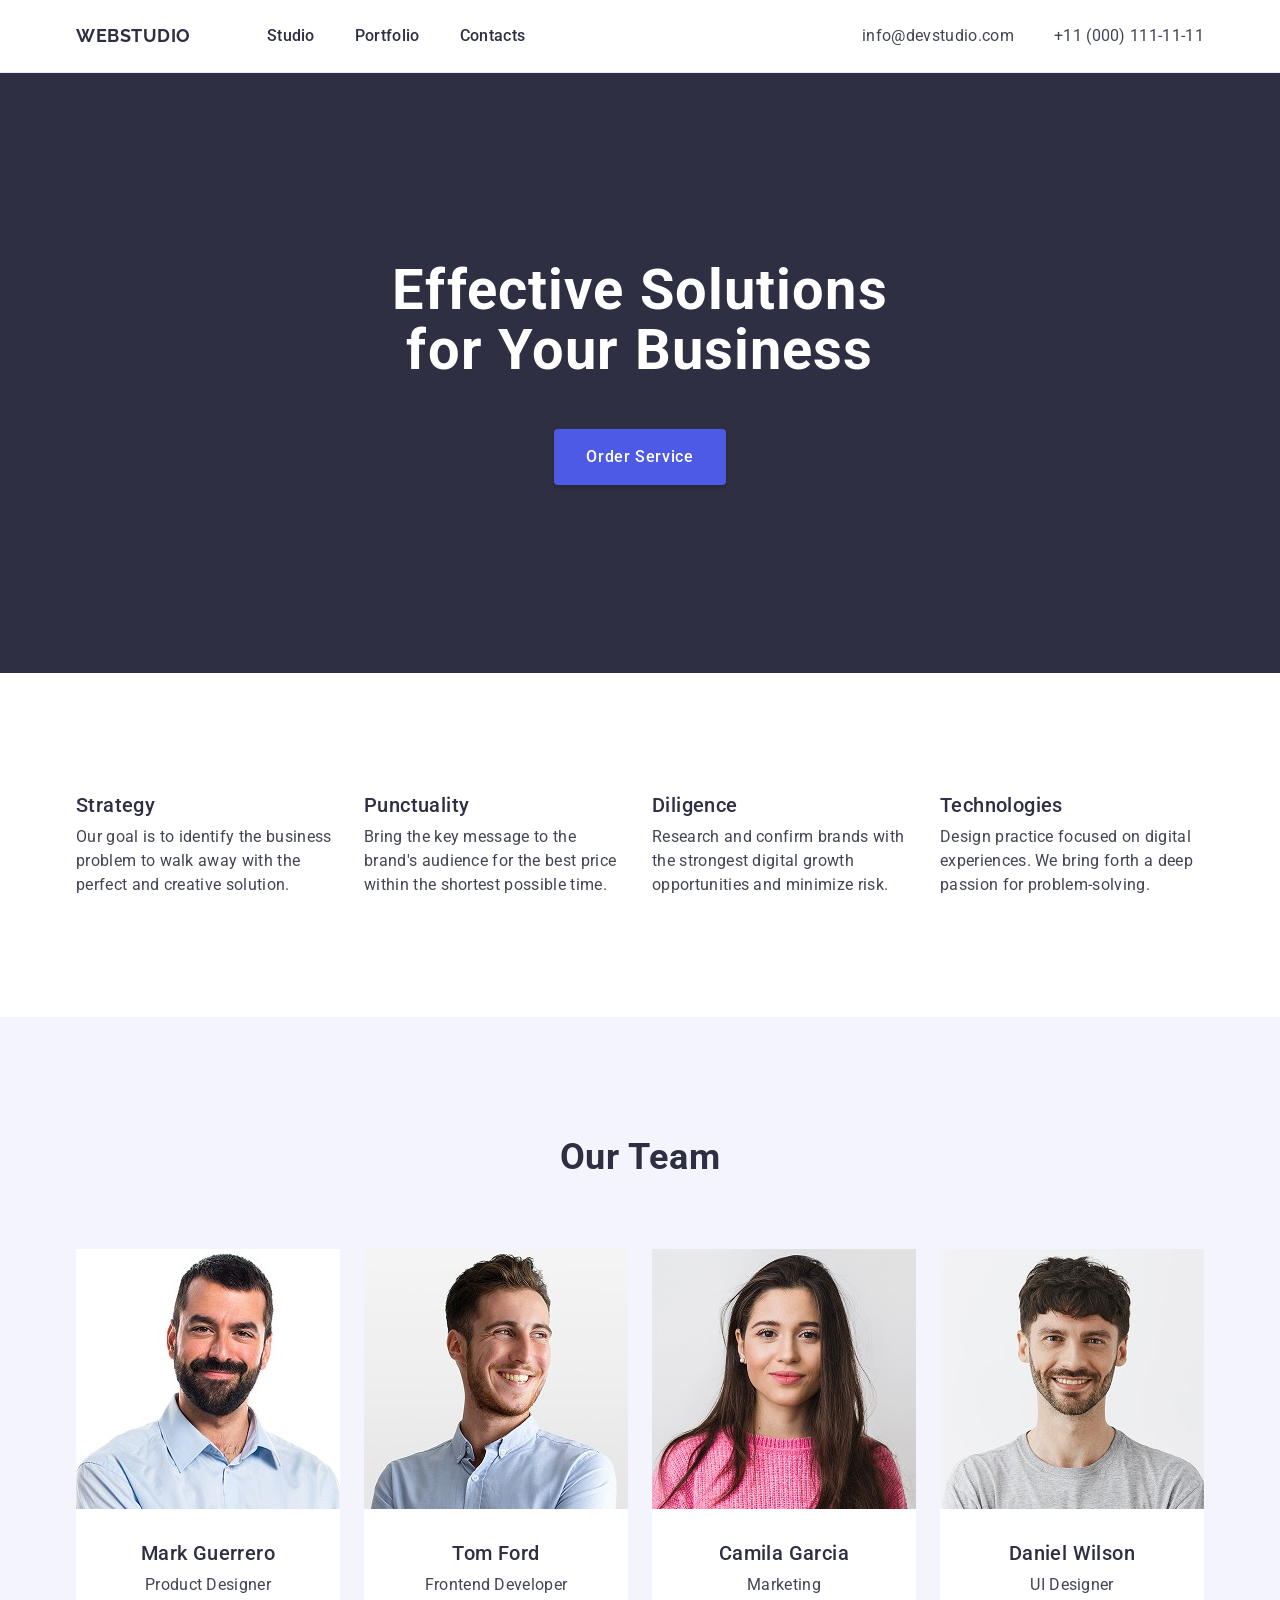
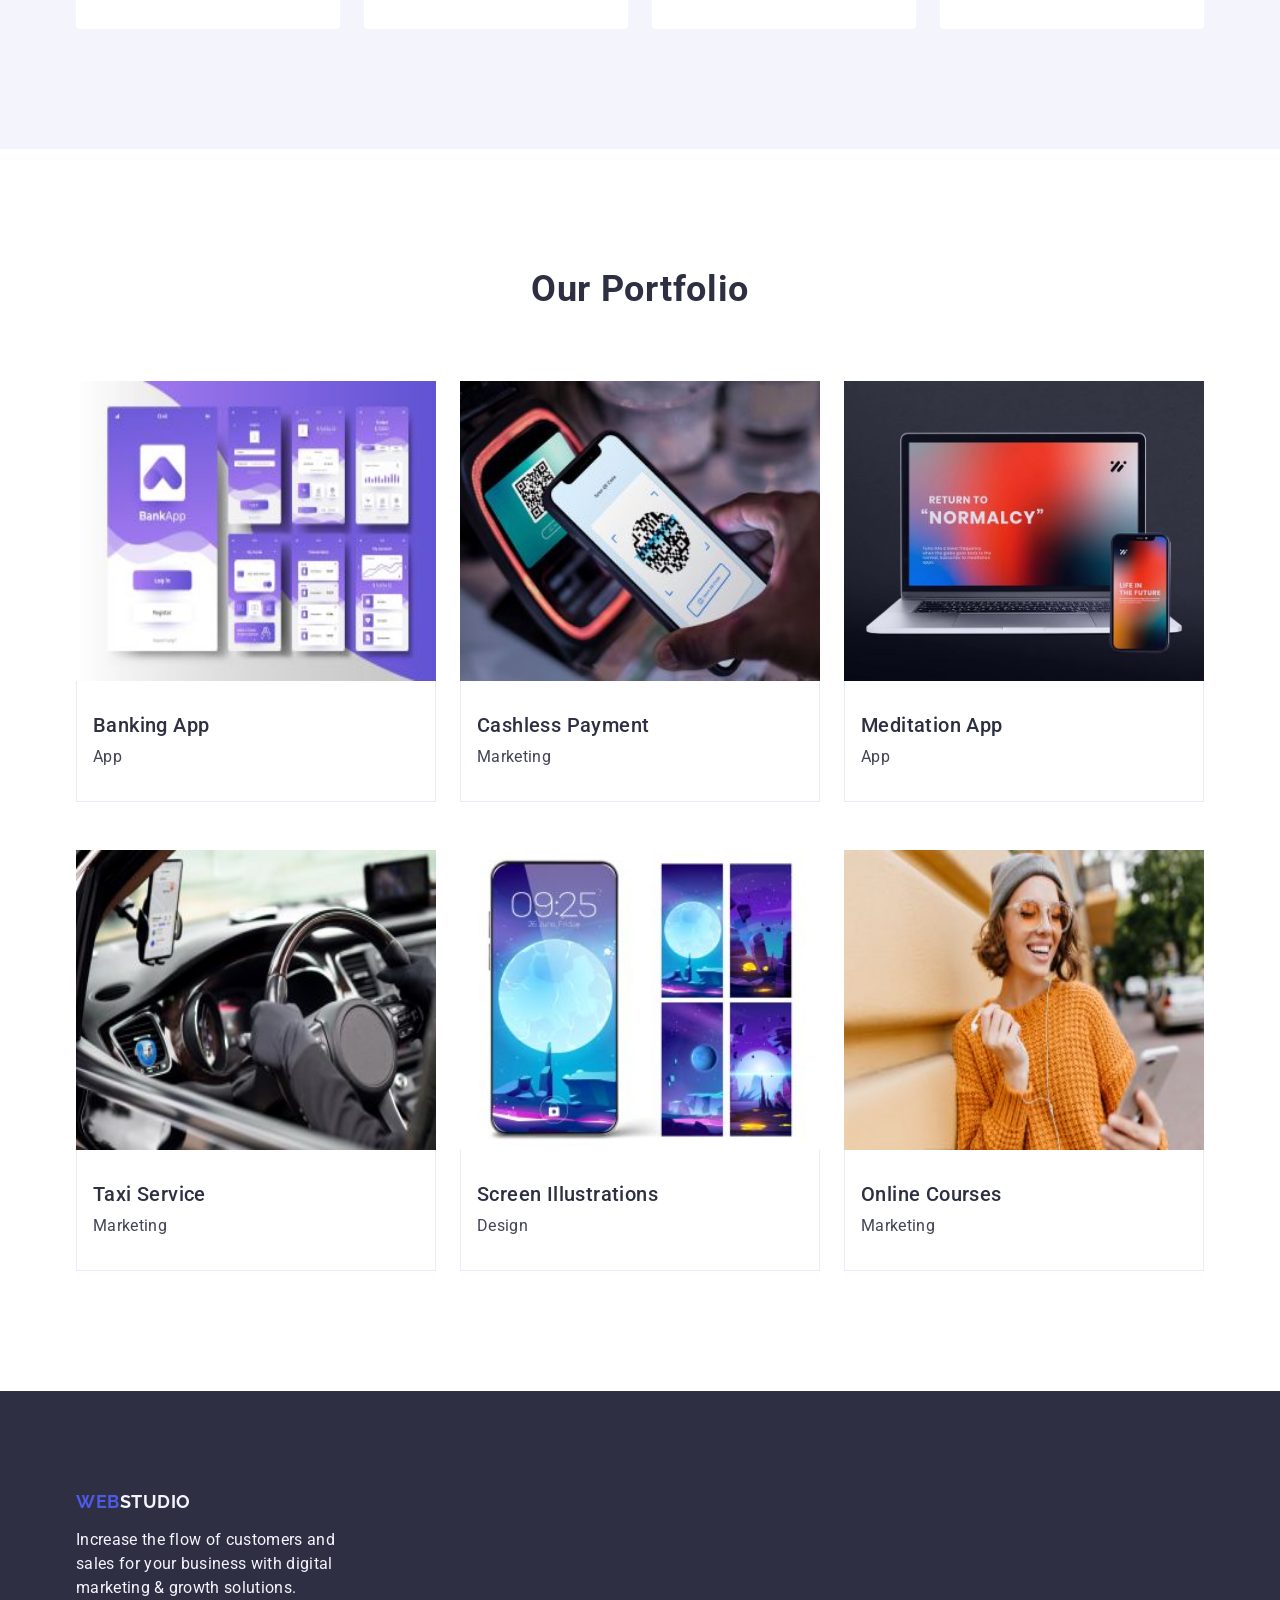
==== index.html @ 1844573a "Initial commit" ====
<!doctype html>
<html lang="en">
  <head>
    <meta charset="UTF-8" />
    <meta name="viewport" content="width=device-width, initial-scale=1.0" />
    <title>WebStudio</title>
    <link
      rel="stylesheet"
      href="https://cdnjs.cloudflare.com/ajax/libs/modern-normalize/3.0.1/modern-normalize.min.css"
      integrity="sha512-q6WgHqiHlKyOqslT/lgBgodhd03Wp4BEqKeW6nNtlOY4quzyG3VoQKFrieaCeSnuVseNKRGpGeDU3qPmabCANg=="
      crossorigin="anonymous"
      referrerpolicy="no-referrer"
    />

    <link rel="preconnect" href="https://fonts.googleapis.com" />
    <link rel="preconnect" href="https://fonts.gstatic.com" crossorigin />
    <link
      href="https://fonts.googleapis.com/css2?family=Raleway:wght@700&family=Roboto:wght@700;400;500&display=swap"
      rel="stylesheet"
    />

    <link rel="stylesheet" href="./css/styles.css" />
  </head>
  <body>
    <header class="header">
      <div class="container header-container">
        <nav class="page-nav">
          <a class="header-logo" href="./index.html"
            ><span class="header-logo-web">Web</span
            ><span class="header-logo-studio">Studio</span></a
          >

          <ul class="header-list">
            <li class="header-item">
              <a class="header-link" href="">Studio</a>
            </li>
            <li class="header-item">
              <a class="header-link" href="">Portfolio</a>
            </li>
            <li class="header-item">
              <a class="header-link" href="">Contacts</a>
            </li>
          </ul>
        </nav>
        <address class="contacts" id="contacts">
          <ul class="contacts-list">
            <li class="contacts-item">
              <a class="contacts-item-link" href="mailto:info@devstudio.com"
                >info@devstudio.com</a
              >
            </li>
            <li class="contacts-item">
              <a class="contacts-item-link" href="tel:+110001111111"
                >+11 (000) 111-11-11</a
              >
            </li>
          </ul>
        </address>
      </div>
    </header>
    <main>
      <section class="hero">
        <div class="container hero-container">
          <h1 class="hero-title">Effective Solutions for Your Business</h1>
          <button class="hero-button" type="button">Order Service</button>
        </div>
      </section>
      <section class="features" id="features">
        <div class="container">
          <h2 class="visually-hidden">Our Features</h2>
          <ul class="features-list" id="features-list">
            <li class="features-item">
              <h3 class="features-subtitles">Strategy</h3>
              <p class="features-item-text">
                Our goal is to identify the business problem to walk away with
                the perfect and creative solution.
              </p>
            </li>
            <li class="features-item">
              <h3 class="features-subtitles">Punctuality</h3>
              <p class="features-item-text">
                Bring the key message to the brand's audience for the best price
                within the shortest possible time.
              </p>
            </li>
            <li class="features-item">
              <h3 class="features-subtitles">Diligence</h3>
              <p class="features-item-text">
                Research and confirm brands with the strongest digital growth
                opportunities and minimize risk.
              </p>
            </li>
            <li class="features-item">
              <h3 class="features-subtitles">Technologies</h3>
              <p class="features-item-text">
                Design practice focused on digital experiences. We bring forth a
                deep passion for problem-solving.
              </p>
            </li>
          </ul>
        </div>
      </section>
      <section class="team">
        <div class="container">
          <h2 class="team-title">Our Team</h2>
          <ul class="team-list">
            <li class="team-item">
              <img
                src="./images/employee1.jpg"
                width="264"
                height="260"
                alt="Photo of a man"
                class="team-image"
              />
              <div class="team-member-text">
                <h3 class="team-subtitles">Mark Guerrero</h3>
                <p class="team-role-text">Product Designer</p>
              </div>
            </li>
            <li class="team-item">
              <img
                src="./images/employee2.jpg"
                width="264"
                height="260"
                alt="Photo of a man"
                class="team-image"
              />
              <div class="team-member-text">
                <h3 class="team-subtitles">Tom Ford</h3>
                <p class="team-role-text">Frontend Developer</p>
              </div>
            </li>
            <li class="team-item">
              <img
                src="./images/employee3.jpg"
                width="264"
                height="260"
                alt="Photo of a woman"
                class="team-image"
              />
              <div class="team-member-text">
                <h3 class="team-subtitles">Camila Garcia</h3>
                <p class="team-role-text">Marketing</p>
              </div>
            </li>
            <li class="team-item">
              <img
                src="./images/employee4.jpg"
                width="264"
                height="260"
                alt="Photo of a man"
                class="team-image"
              />
              <div class="team-member-text">
                <h3 class="team-subtitles">Daniel Wilson</h3>
                <p class="team-role-text">UI Designer</p>
              </div>
            </li>
          </ul>
        </div>
      </section>
      <section class="section-portfolio">
        <div class="container">
        <h2 class="section-heading">Our Portfolio</h2>
        <ul class="portfolio-list">
          <li class="portfolio-card">
            <img
              src="./images/projectcard.jpg"
              alt="Banking App"
              width="360"
              height="300"
              class="portfolio-image"
            />
             <div class="portfolio-card-wrapper">
            <h3 class="portfolio-name">Banking App</h3>
            <p class="portfolio-category">App</p>
          </div>
          </li>
          <li class="portfolio-card">
            <img
              src="./images/smartphone.jpg"
              alt="Cashless Payment"
              width="360"
              height="300"
              class="portfolio-image"
            />
             <div class="portfolio-card-wrapper">
            <h3 class="portfolio-name">Cashless Payment</h3>
            <p class="portfolio-category">Marketing</p>
            </div>
          </li>
          <li class="portfolio-card">
            <img
              src="./images/computer.jpg"
              alt="Meditation App"
              width="360"
              height="300"
              class="portfolio-image"
            />

             <div class="portfolio-card-wrapper">
            <h3 class="portfolio-name">Meditation App</h3>
            <p class="portfolio-category">App</p>
       </div>
          </li>
          <li class="portfolio-card">
            <img
              src="./images/car.jpg"
              alt="Photo of car"
              width="360"
              height="300"
              class="portfolio-image"
            />

             <div class="portfolio-card-wrapper">
            <h3 class="portfolio-name">Taxi Service</h3>
            <p class="portfolio-category">Marketing</p>
            </div>
          </li>

          <li class="portfolio-card">
            <img
              src="./images/iphone.jpg"
              alt="Screen Illustrations"
              width="360"
              height="300"
              class="portfolio-image"
            />
             <div class="portfolio-card-wrapper">
            <h3 class="portfolio-name">Screen Illustrations</h3>
            <p class="portfolio-category">Design</p>
            </div>
          </li>
          <li class="portfolio-card">
            <img
              src="./images/woman.jpg"
              alt="Photo of woman"
              width="360"
              height="300"
              class="portfolio-image"
            />
            <div class="portfolio-card-wrapper">
            <h3 class="portfolio-name">Online Courses</h3>
            <p class="portfolio-category">Marketing</p>
              </div>
          </li>
        
        </ul>
        </div>
      </section>
    </main>
    <footer class="footer">
       <div class="container">
      <a class="footer-logo" href="./index.html"
        ><span class="logo-part-accent">Web</span
        ><span class="logo-part-studio">Studio</span></a
      >
      <p class="footer-text">
        Increase the flow of customers and sales for your business with digital
        marketing & growth solutions.
      </p>
      </div>
    </footer>
  </body>
</html>
---- css/styles.css ----
*,
 *::before,
  *::after
   { box-sizing: border-box; }


body {
  font-family: "Roboto", sans-serif;
  color: #434455;
  background-color: white;

  }
  
.container {
  max-width: 1158px;
  margin: 0 auto;
  padding: 0 15px;
}
h1,
h2,
h3,
h4,
h5,
h6,
p,
ul {
  margin: 0;
}

ul {
  list-style: none;
  padding: 0;
}

a {
  text-decoration: none;
}
.visually-hidden {
  position: absolute;
  width: 1px;
  height: 1px;
  margin: -1px;
  border: 0;
  padding: 0;
  white-space: nowrap;
  clip-path: inset(100%);
  clip: rect(0 0 0 0);
  overflow: hidden;
}
 /* HEADER */

 .header {
  border-bottom: 1px solid #e7e9fc;
}

.header-container {
  display: flex;
  align-items: center;
}

.page-nav {
  display: flex;
  align-items: center;
}


.header-list  {
  display: flex;
  gap: 40px;
}

.header-logo {
  
  display: block;
  padding: 24px 0;
  font-family: "Raleway", sans-serif;
  font-weight: 700;
  font-size: 18px;
  line-height: 1.17;
  letter-spacing: 0.03em;
  text-transform: uppercase;
  color: #2e2f42;
  margin-right: 76px;

}
.contacts {
  margin-left: auto;
}

.contacts-list {
  display: flex;
  gap: 40px;
}

.contacts-item-link {
  display: block;
  padding: 24px 0;
  font-size: 16px;
  line-height: 1.5;
  letter-spacing: 0.02em;
  color: #434455;
}

.header-logo-studio {
  color: #2e2f42;
}
.logo-part-studio{
    color:#f4f4fd;
}
.header-link {
   display: block;
  padding: 24px 0;
  font-family: "Roboto", sans-serif;
  font-weight: 500;
  font-size: 16px;
  line-height: 1.5;
  letter-spacing: 0.02em;
  color: #2e2f42;
}

.header-link:hover,.header-link:focus {
  color: #404bbf;
}

.page-nav {
  display: flex;
  align-items: center;
}

.header-list {
  display: flex;
  gap: 40px;
}

/* HERO */

.hero {
  background-color: #2e2f42;
  padding: 188px 0;
}
.hero-container {
  text-align: center;
}


.hero-title {
  font-weight: 700;
  font-size: 56px;
  line-height: 1.07;
  letter-spacing: 0.02em;
  text-align: center;
  color: #fff;
  max-width: 496px;
   margin: 0 auto 48px;
    text-align: center;
}
.hero-button {
  font-weight: 500;
  font-size: 16px;
  line-height: 1.5;
  letter-spacing: 0.04em;
  color: #fff;
  box-shadow: 0 4px 4px 0 rgba(0, 0, 0, 0.15);
  background: #4d5ae5;
  cursor: pointer;
padding: 16px 32px;
  display: block;
  margin: 0 auto;
  border: none;
  border-radius: 4px;
}

.hero-button:hover,.hero-button:focus {
  background: #404bbf;
  cursor: pointer;
}

/* FEATURES */
.features{
  padding:120px 0;
}
.features-subtitles {
  font-weight: 500;
  font-size: 20px;
  line-height: 1.2;
  letter-spacing: 0.02em;
  color: #2e2f42;
   margin-bottom: 8px;
}

.features-list{
  display: flex;
  gap:24px;
  
}

.features-item{
  flex:1;
}


.features-item-text {
  font-size: 16px;
  line-height: 1.5;
  letter-spacing: 0.02em;
  color: #434455;
}
/* TEAM ROLES */
.team {
  background: #f4f4fd;
   padding:120px 0;
}

.team-title {
  margin-bottom: 72px;
  text-align: center;
  font-weight: 700;
  font-size: 36px;
  line-height: 1.11111;
  letter-spacing: 0.02em;
  text-align: center;
  color: #2e2f42;
}

.team-item {

  background: #fff;
  width: calc((100% - 72px) / 4);
  border-radius: 0 0 4px 4px;
}

.team-image {
  display: block;
  width: 100%;
  
}

.team-subtitles {
  margin-bottom: 8px;
  font-weight: 500;
  font-size: 20px;
  line-height: 1.2;
  letter-spacing: 0.02em;
  text-align: center;
  color: #2e2f42;
}

.team-role-text {
  font-size: 16px;
  line-height: 1.5;
  letter-spacing: 0.02em;
  text-align: center;
  color: #434455;
}
.team-list {
display: flex;
  gap: 24px;
 
}
.contacts-item-link{
    text-decoration: none;

font-size: 16px;
line-height: 1.5;
letter-spacing: 0.02em;
color: #434455;
}
.contacts-item-link:hover,.contacts-item-link:focus{color: #404bbf;}

.contacts {font-style: normal;}
.section-heading {
  font-weight: 700;
  font-size: 36px;
  line-height: 1.11111;
  letter-spacing: 0.02em;
  text-align: center;
  color: #2e2f42;
  margin-bottom: 72px;
}


/* PORTFOLIO */
.section-portfolio{
   padding:120px 0;
}
.portfolio-name {
  margin-bottom: 8px;
  font-weight: 500;
  font-size: 20px;
  line-height: 1.2;
  letter-spacing: 0.02em;
  color: #2e2f42;
}


.portfolio-card-wrapper{border-style: solid; border-width: 0 1px 1px 1px;border-color: #E7E9FC; padding: 32px 16px}

.portfolio-list {
  display: flex;
  flex-wrap: wrap;
  column-gap: 24px;
  row-gap: 48px;
}

.team-member-text {
  padding: 32px 16px;

}
.portfolio-card {
  width: calc((100% - 48px) / 3);
  background: #fff;
}
.portfolio-image {
  display: block;
  width: 100%;
}
.portfolio-category {
  font-size: 16px;
  line-height: 1.5;
  letter-spacing: 0.02em;
  color: #434455;
}

/* FOOTER */



.footer {
  background: #2e2f42;
  padding: 100px 0;
}

.footer-logo {
  font-family: "Raleway", sans-serif;
  font-weight: 700;
  font-size: 18px;
  line-height: 1.16667;
  letter-spacing: 0.03em;
  text-transform: uppercase;
  color: #f4f4fd;
  display: inline-block;
  margin-bottom: 16px;
}
.logo-part-accent {
  color: #4d5ae5;
}
.footer-text {
  font-size: 16px;
  line-height: 1.5;
  letter-spacing: 0.02em;
  color: #f4f4fd;
  max-width: 264px;

}
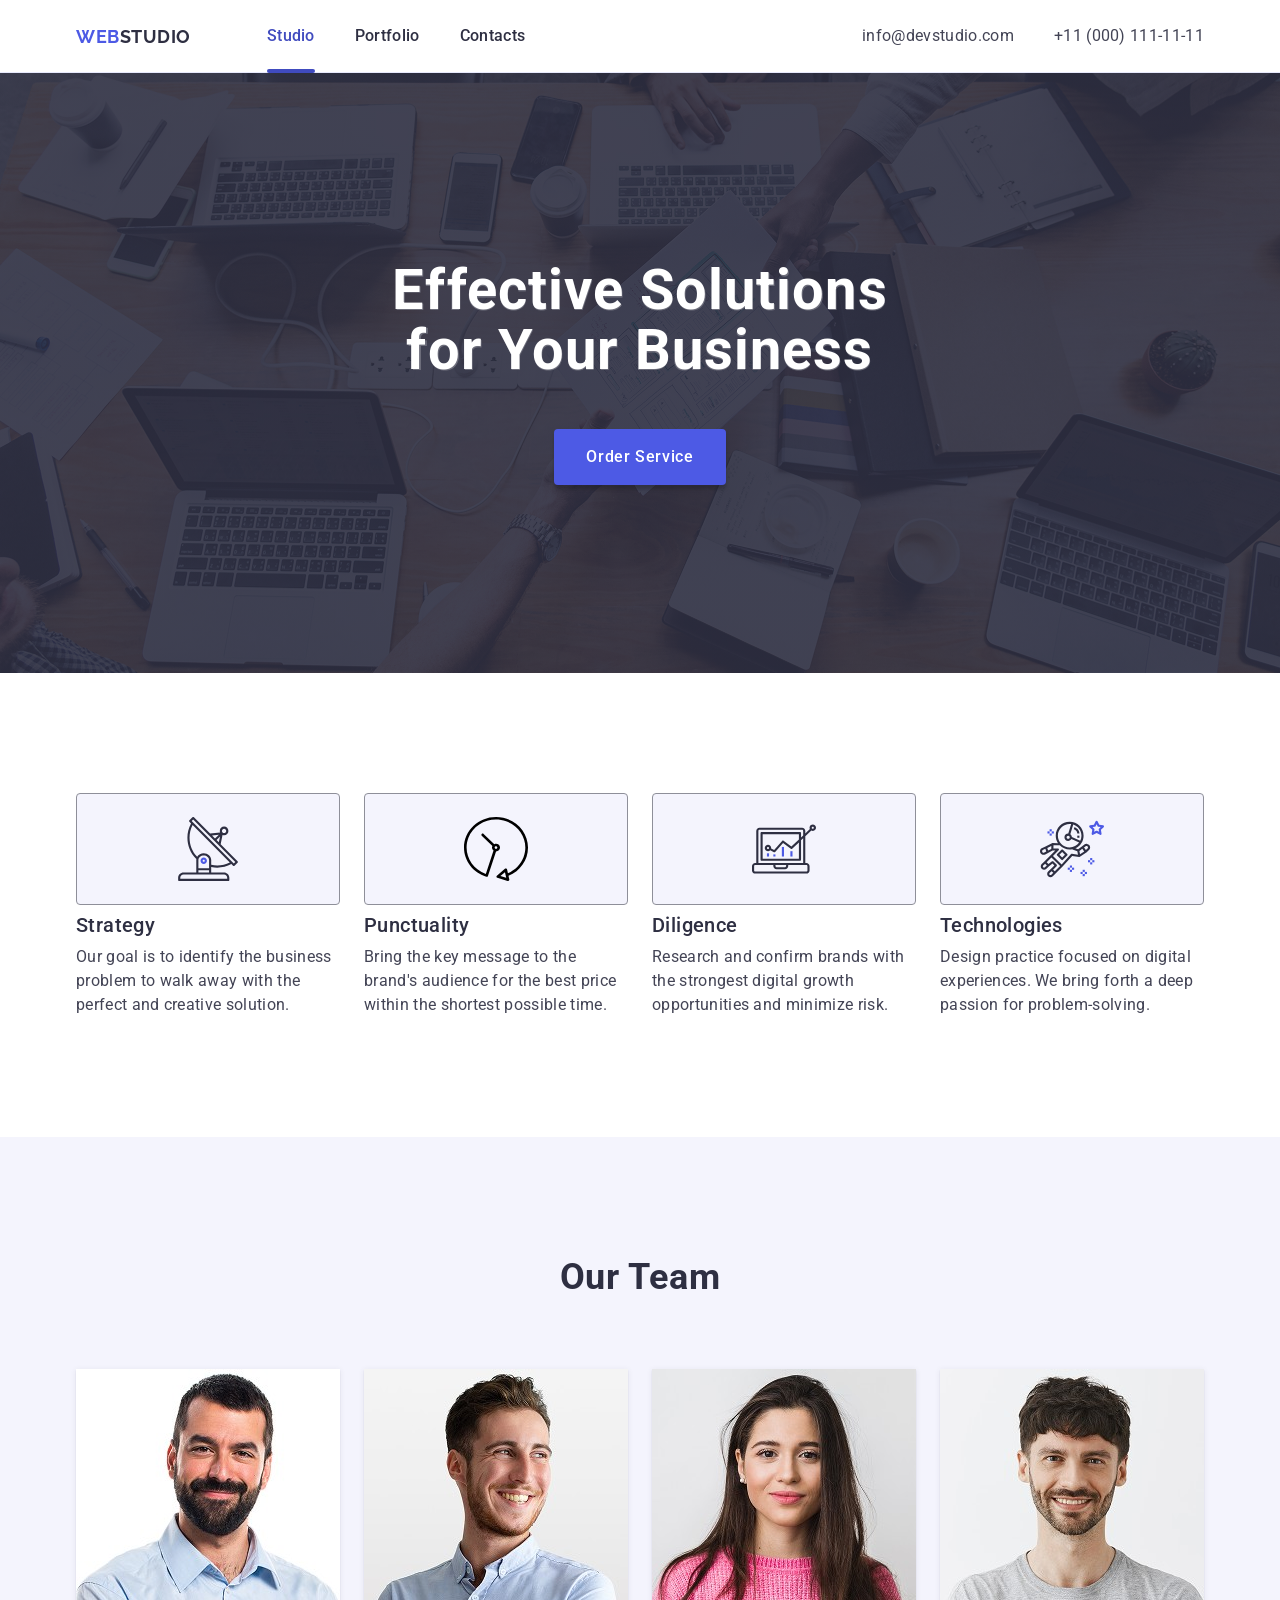
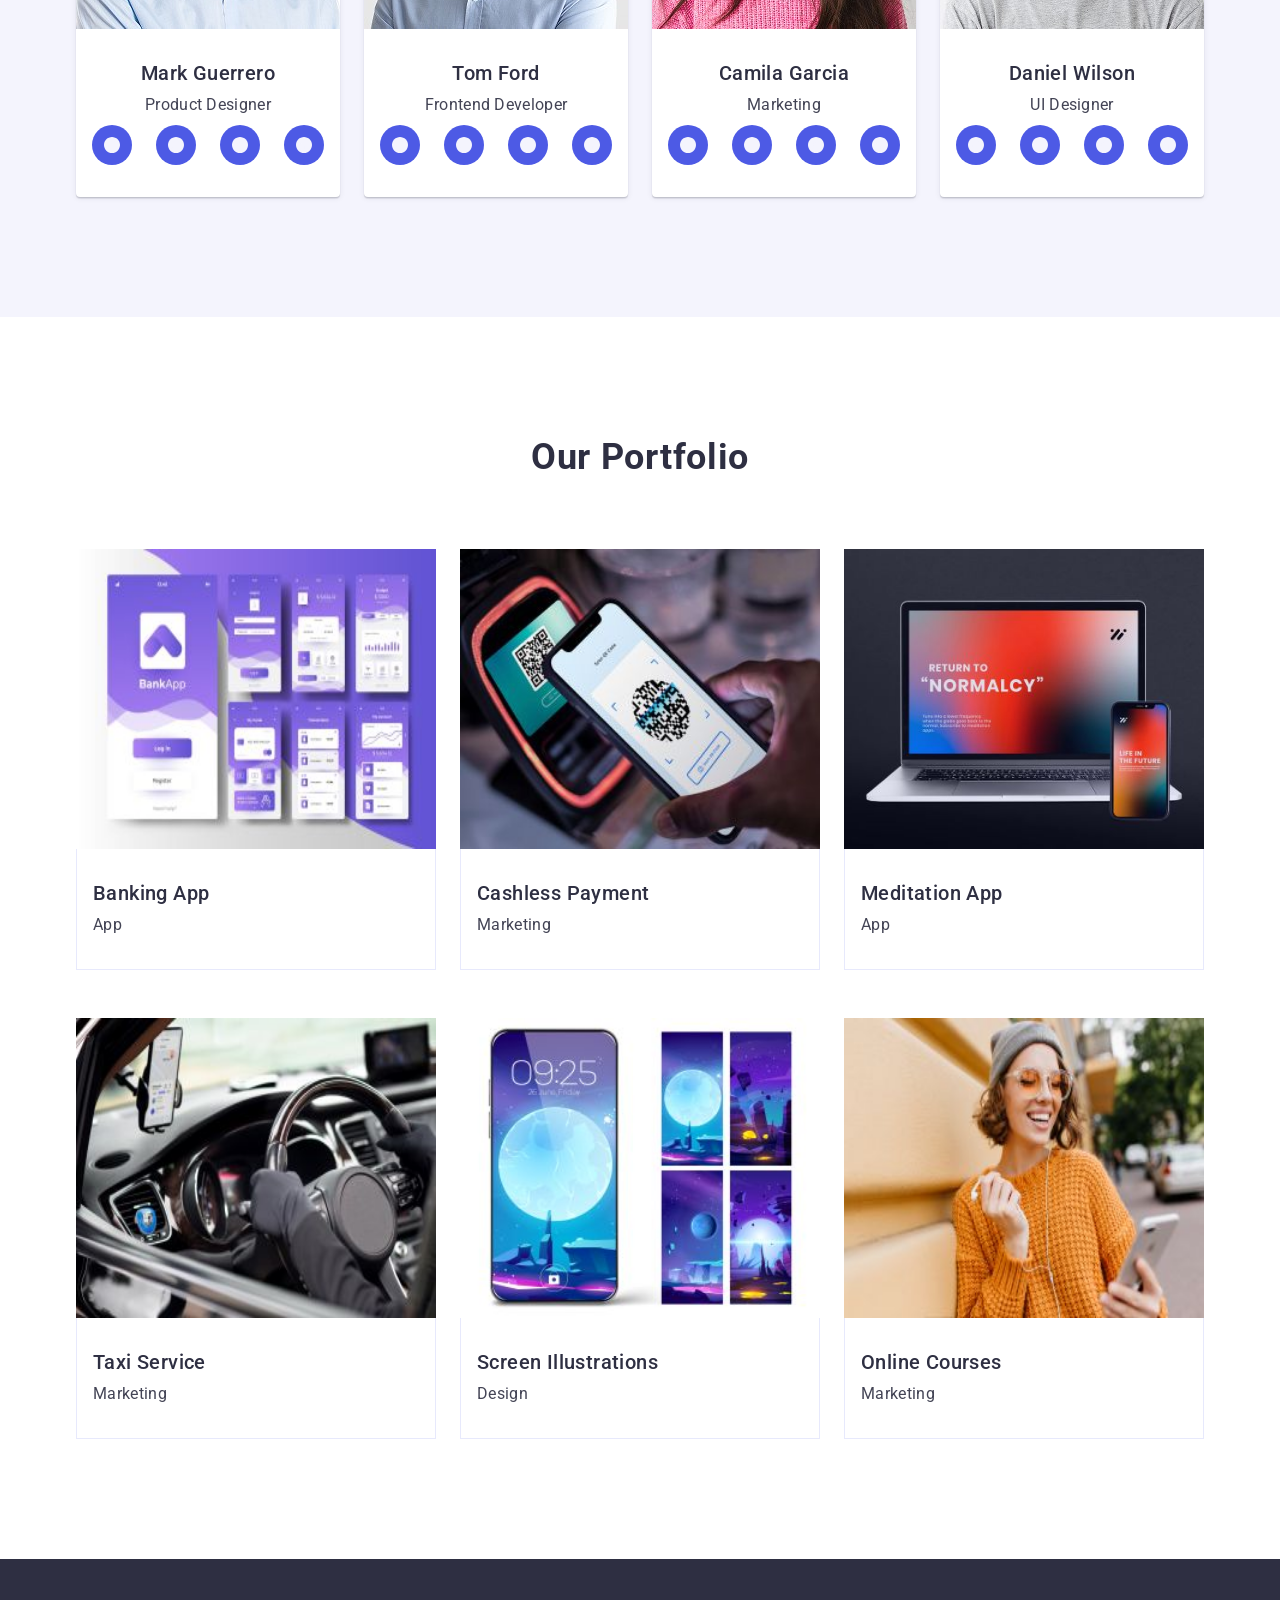
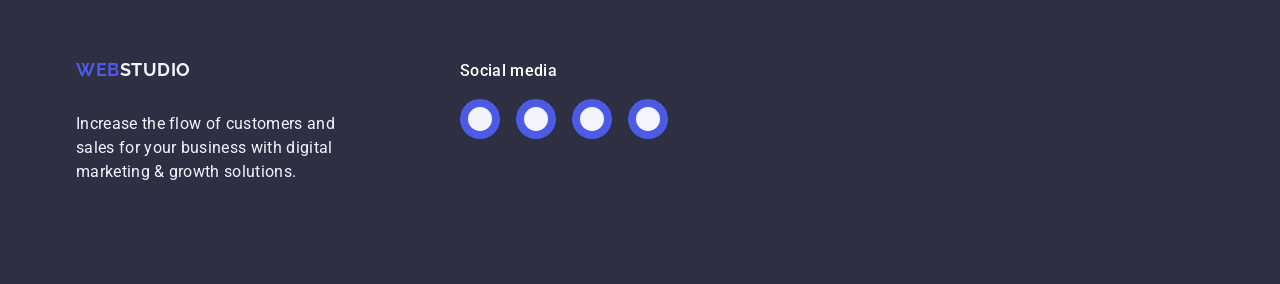
==== commit c3f4202b: "add icons" ====
--- a/index.html
+++ b/index.html
@@ -4,6 +4,7 @@
     <meta charset="UTF-8" />
     <meta name="viewport" content="width=device-width, initial-scale=1.0" />
     <title>WebStudio</title>
+    <!--Modern normalise-->
     <link
       rel="stylesheet"
       href="https://cdnjs.cloudflare.com/ajax/libs/modern-normalize/3.0.1/modern-normalize.min.css"
@@ -11,28 +12,28 @@
       crossorigin="anonymous"
       referrerpolicy="no-referrer"
     />
-
+<!--Fonts-->
     <link rel="preconnect" href="https://fonts.googleapis.com" />
     <link rel="preconnect" href="https://fonts.gstatic.com" crossorigin />
     <link
       href="https://fonts.googleapis.com/css2?family=Raleway:wght@700&family=Roboto:wght@700;400;500&display=swap"
       rel="stylesheet"
     />
-
+<!--Styles-->
     <link rel="stylesheet" href="./css/styles.css" />
   </head>
   <body>
+    <!--Header-->
     <header class="header">
       <div class="container header-container">
         <nav class="page-nav">
-          <a class="header-logo" href="./index.html"
-            ><span class="header-logo-web">Web</span
-            ><span class="header-logo-studio">Studio</span></a
+             <a href="./index.html" class="header-logo"
+            >Web<span class="header-logo-span">Studio</span></a
           >
 
           <ul class="header-list">
             <li class="header-item">
-              <a class="header-link" href="">Studio</a>
+              <a class="header-link line" href="">Studio</a>
             </li>
             <li class="header-item">
               <a class="header-link" href="">Portfolio</a>
@@ -58,18 +59,25 @@
         </address>
       </div>
     </header>
+    <!--Hero section-->
     <main>
-      <section class="hero">
+      <section class="hero hero-bg-image">
         <div class="container hero-container">
           <h1 class="hero-title">Effective Solutions for Your Business</h1>
           <button class="hero-button" type="button">Order Service</button>
         </div>
       </section>
+      <!--Our Features-->
       <section class="features" id="features">
         <div class="container">
           <h2 class="visually-hidden">Our Features</h2>
           <ul class="features-list" id="features-list">
             <li class="features-item">
+                <div class="features-icon-wrap">
+              <svg class="features-icon" width="64" height="64">
+                <use href="./images/icons.svg#icon-strategy"></use>
+              </svg>
+            </div>
               <h3 class="features-subtitles">Strategy</h3>
               <p class="features-item-text">
                 Our goal is to identify the business problem to walk away with
@@ -77,6 +85,12 @@
               </p>
             </li>
             <li class="features-item">
+
+             <div class="features-icon-wrap">
+              <svg class="features-icon" width="64" height="64">
+                <use href="./images/icons.svg#icon-punctuality"></use>
+              </svg>
+            </div>
               <h3 class="features-subtitles">Punctuality</h3>
               <p class="features-item-text">
                 Bring the key message to the brand's audience for the best price
@@ -84,6 +98,11 @@
               </p>
             </li>
             <li class="features-item">
+               <div class="features-icon-wrap">
+              <svg class="features-icon" width="64" height="64">
+                <use href="./images/icons.svg#icon-diligence"></use>
+              </svg>
+            </div>
               <h3 class="features-subtitles">Diligence</h3>
               <p class="features-item-text">
                 Research and confirm brands with the strongest digital growth
@@ -91,6 +110,11 @@
               </p>
             </li>
             <li class="features-item">
+               <div class="features-icon-wrap">
+              <svg class="features-icon" width="64" height="64">
+                <use href="./images/icons.svg#icon-technologies"></use>
+              </svg>
+            </div>
               <h3 class="features-subtitles">Technologies</h3>
               <p class="features-item-text">
                 Design practice focused on digital experiences. We bring forth a
@@ -100,6 +124,8 @@
           </ul>
         </div>
       </section>
+
+       <!--Our team-->
       <section class="team">
         <div class="container">
           <h2 class="team-title">Our Team</h2>
@@ -115,8 +141,58 @@
               <div class="team-member-text">
                 <h3 class="team-subtitles">Mark Guerrero</h3>
                 <p class="team-role-text">Product Designer</p>
-              </div>
-            </li>
+              <ul class="social-icons-list">
+                  <li class="team-item-icon">
+                    <a href="" class="team-icon-link" target="_blank">
+                      <svg
+    class="team-icon"
+          
+                        width="16"
+                        height="16"
+                      >
+                        <use href="./images/icons.svg#icon-instagram"></use>
+                      </svg>
+                    </a>
+                  </li>
+                  <li class="team-item-icon">
+                    <a href="" class="team-icon-link" target="_blank">
+                      <svg class="team-icon"
+                      
+                        width="16"
+                        height="16"
+                      >
+                        <use href="./images/icons.svg#icon-twitter"></use>
+                      </svg>
+                    </a>
+                  </li>
+                  <li class="team-item-icon">
+                    <a href="" class="team-icon-link" target="_blank">
+                      <svg
+                        class="team-icon"
+                    
+                        width="16"
+                        height="16"
+                      >
+                        <use href="./images/icons.svg#icon-facebook"></use>
+                      </svg>
+                    </a>
+                  </li>
+                  <li class="team-item-icon">
+                    <a href="" class="team-icon-link" target="_blank">
+                      <svg
+                        class="team-icon"
+                        
+                        width="16"
+                        height="16"
+                      >
+                        <use href="./images/icons.svg#icon-linkedin"></use>
+                      </svg>
+                    </a>
+                  </li>
+                </ul>
+              </div>
+            </li>
+
             <li class="team-item">
               <img
                 src="./images/employee2.jpg"
@@ -128,8 +204,41 @@
               <div class="team-member-text">
                 <h3 class="team-subtitles">Tom Ford</h3>
                 <p class="team-role-text">Frontend Developer</p>
-              </div>
-            </li>
+                <ul class="team-icon-list">
+              <li class="team-icon-item">
+
+<a href="" class="team-icon-link" target="_blank"
+                      ><svg class="team-icon" width="16" height="16">
+                        <use href="./images/icons.svg#icon-instagram"></use>
+                      </svg>
+                    </a>
+                  </li>
+                  <li class="team-icon-item">
+                    <a href="" class="team-icon-link" target="_blank"
+                      ><svg class="team-icon" width="16" height="16">
+                        <use href="./images/icons.svg#icon-twitter"></use>
+                      </svg>
+                    </a>
+                  </li>
+                  <li class="team-icon-item">
+                    <a href="" class="team-icon-link" target="_blank"
+                      ><svg class="team-icon" width="16" height="16">
+                        <use href="./images/icons.svg#icon-facebook"></use>
+                      </svg>
+                    </a>
+                  </li>
+                  <li class="team-icon-item">
+                    <a href="" class="team-icon-link" target="_blank"
+                      ><svg class="team-icon" width="16" height="16">
+                        <use href="./images/icons.svg#icon-linkedin"></use>
+                      </svg>
+                    </a>
+                  </li>
+                </ul>
+              </div>
+            </li>
+
+        
             <li class="team-item">
               <img
                 src="./images/employee3.jpg"
@@ -141,8 +250,39 @@
               <div class="team-member-text">
                 <h3 class="team-subtitles">Camila Garcia</h3>
                 <p class="team-role-text">Marketing</p>
-              </div>
-            </li>
+             <ul class="team-icon-list">
+              <li class="team-icon-item">
+                <a href="" class="team-icon-link" target="_blank"
+                      ><svg class="team-icon" width="16" height="16">
+                        <use href="./images/icons.svg#icon-instagram"></use>
+                      </svg>
+                    </a>
+                  </li>
+                  <li class="team-icon-item">
+                    <a href="" class="team-icon-link" target="_blank">
+                      <svg class="team-icon" width="16" height="16">
+                        <use href="./images/icons.svg#icon-twitter"></use>
+                      </svg>
+                    </a>
+                  </li>
+                  <li class="team-icon-item">
+                    <a href="" class="team-icon-link" target="_blank">
+                      <svg class="team-icon" width="16" height="16">
+                        <use href="./images/icons.svg#icon-facebook"></use>
+                      </svg>
+                    </a>
+                  </li>
+                  <li class="team-icon-item">
+                    <a href="" class="team-icon-link" target="_blank">
+                      <svg class="team-icon" width="16" height="16">
+                        <use href="./images/icons.svg#icon-linkedin"></use>
+                      </svg>
+                    </a>
+                  </li>
+                </ul>
+              </div>
+            </li>
+
             <li class="team-item">
               <img
                 src="./images/employee4.jpg"
@@ -154,111 +294,219 @@
               <div class="team-member-text">
                 <h3 class="team-subtitles">Daniel Wilson</h3>
                 <p class="team-role-text">UI Designer</p>
+              
+            <ul class="team-icon-list">
+              <li class="team-icon-item">
+         <a href="" class="team-icon-link" target="_blank">
+                      <svg class="team-icon" width="16" height="16">
+                        <use href="./images/icons.svg#icon-instagram"></use>
+                      </svg>
+                    </a>
+                  </li>
+                  <li class="team-icon-item">
+                    <a href="" class="team-icon-link" target="_blank">
+                      <svg class="team-icon" width="16" height="16">
+                        <use href="./images/icons.svg#icon-twitter"></use>
+                      </svg>
+                    </a>
+                  </li>
+                  <li class="team-icon-item">
+                    <a href="" class="team-icon-link" target="_blank">
+                      <svg class="team-icon" width="16" height="16">
+                        <use href="./images/icons.svg#icon-facebook"></use>
+                      </svg>
+                    </a>
+                  </li>
+                  <li class="team-icon-item">
+                    <a href="" class="team-icon-link" target="_blank">
+                      <svg class="team-icon" width="16" height="16">
+                        <use href="./images/icons.svg#icon-linkedin"></use>
+                      </svg>
+                    </a>
+                  </li>
+                </ul>
               </div>
             </li>
           </ul>
         </div>
       </section>
+       <!--Our portfolio-->
       <section class="section-portfolio">
         <div class="container">
-        <h2 class="section-heading">Our Portfolio</h2>
-        <ul class="portfolio-list">
-          <li class="portfolio-card">
-            <img
-              src="./images/projectcard.jpg"
-              alt="Banking App"
-              width="360"
-              height="300"
-              class="portfolio-image"
-            />
-             <div class="portfolio-card-wrapper">
-            <h3 class="portfolio-name">Banking App</h3>
-            <p class="portfolio-category">App</p>
-          </div>
-          </li>
-          <li class="portfolio-card">
-            <img
-              src="./images/smartphone.jpg"
-              alt="Cashless Payment"
-              width="360"
-              height="300"
-              class="portfolio-image"
-            />
-             <div class="portfolio-card-wrapper">
-            <h3 class="portfolio-name">Cashless Payment</h3>
-            <p class="portfolio-category">Marketing</p>
-            </div>
-          </li>
-          <li class="portfolio-card">
-            <img
-              src="./images/computer.jpg"
-              alt="Meditation App"
-              width="360"
-              height="300"
-              class="portfolio-image"
-            />
-
-             <div class="portfolio-card-wrapper">
-            <h3 class="portfolio-name">Meditation App</h3>
-            <p class="portfolio-category">App</p>
-       </div>
-          </li>
-          <li class="portfolio-card">
-            <img
-              src="./images/car.jpg"
-              alt="Photo of car"
-              width="360"
-              height="300"
-              class="portfolio-image"
-            />
-
-             <div class="portfolio-card-wrapper">
-            <h3 class="portfolio-name">Taxi Service</h3>
-            <p class="portfolio-category">Marketing</p>
-            </div>
-          </li>
-
-          <li class="portfolio-card">
-            <img
-              src="./images/iphone.jpg"
-              alt="Screen Illustrations"
-              width="360"
-              height="300"
-              class="portfolio-image"
-            />
-             <div class="portfolio-card-wrapper">
-            <h3 class="portfolio-name">Screen Illustrations</h3>
-            <p class="portfolio-category">Design</p>
-            </div>
-          </li>
-          <li class="portfolio-card">
-            <img
-              src="./images/woman.jpg"
-              alt="Photo of woman"
-              width="360"
-              height="300"
-              class="portfolio-image"
-            />
-            <div class="portfolio-card-wrapper">
-            <h3 class="portfolio-name">Online Courses</h3>
-            <p class="portfolio-category">Marketing</p>
-              </div>
-          </li>
-        
-        </ul>
+          <h2 class="section-heading">Our Portfolio</h2>
+          <ul class="portfolio-list">
+            <li class="portfolio-card">
+               <div class="portfolio-img-thumb">
+              <img
+                src="./images/projectcard.jpg"
+                alt="Banking App"
+                width="360"
+                height="300"
+                class="portfolio-image"
+              />
+                <p class="portfolio-overley-description">
+                  14 Stylish and User-Friendly App Design Concepts · Task
+                  Manager App · Calorie Tracker App · Exotic Fruit Ecommerce App
+                  · Cloud Storage App
+                </p>
+              </div>
+              <div class="portfolio-card-wrapper">
+                <h3 class="portfolio-name">Banking App</h3>
+                <p class="portfolio-category">App</p>
+              </div>
+            </li>
+            <li class="portfolio-card">
+               <div class="portfolio-img-thumb">
+              <img
+                src="./images/smartphone.jpg"
+                alt="Cashless Payment"
+                width="360"
+                height="300"
+                class="portfolio-image"
+              />
+                 <p class="portfolio-overley-description">
+                  14 Stylish and User-Friendly App Design Concepts · Task
+                  Manager App · Calorie Tracker App · Exotic Fruit Ecommerce App
+                  · Cloud Storage App
+                </p>
+              </div>
+              <div class="portfolio-card-wrapper">
+                <h3 class="portfolio-name">Cashless Payment</h3>
+                <p class="portfolio-category">Marketing</p>
+              </div>
+            </li>
+            <li class="portfolio-card">
+              <div class="portfolio-img-thumb">
+              <img
+                src="./images/computer.jpg"
+                alt="Meditation App"
+                width="360"
+                height="300"
+                class="portfolio-image"
+              /> 
+               <p class="portfolio-overley-description">
+                  14 Stylish and User-Friendly App Design Concepts · Task
+                  Manager App · Calorie Tracker App · Exotic Fruit Ecommerce App
+                  · Cloud Storage App
+                </p>
+              </div>
+              <div class="portfolio-card-wrapper">
+                <h3 class="portfolio-name">Meditation App</h3>
+                <p class="portfolio-category">App</p>
+              </div>
+            </li>
+            <li class="portfolio-card">
+              <div class="portfolio-img-thumb">
+              <img
+                src="./images/car.jpg"
+                alt="Photo of car"
+                width="360"
+                height="300"
+                class="portfolio-image"
+              />
+   <p class="portfolio-overley-description">
+                  14 Stylish and User-Friendly App Design Concepts · Task
+                  Manager App · Calorie Tracker App · Exotic Fruit Ecommerce App
+                  · Cloud Storage App
+                </p>
+              </div>
+              <div class="portfolio-card-wrapper">
+                <h3 class="portfolio-name">Taxi Service</h3>
+                <p class="portfolio-category">Marketing</p>
+              </div>
+            </li>
+
+            <li class="portfolio-card">
+<div class="portfolio-img-thumb">
+    
+              <img
+                src="./images/iphone.jpg"
+                alt="Screen Illustrations"
+                width="360"
+                height="300"
+                class="portfolio-image"
+              />
+                 <p class="portfolio-overley-description">
+                  14 Stylish and User-Friendly App Design Concepts · Task
+                  Manager App · Calorie Tracker App · Exotic Fruit Ecommerce App
+                  · Cloud Storage App
+                </p>
+              </div>
+              <div class="portfolio-card-wrapper">
+                <h3 class="portfolio-name">Screen Illustrations</h3>
+                <p class="portfolio-category">Design</p>
+              </div>
+            </li>
+            <li class="portfolio-card">
+              <div class="portfolio-img-thumb">
+              <img
+                src="./images/woman.jpg"
+                alt="Photo of woman"
+                width="360"
+                height="300"
+                class="portfolio-image"
+              />
+                 <p class="portfolio-overley-description">
+                  14 Stylish and User-Friendly App Design Concepts · Task
+                  Manager App · Calorie Tracker App · Exotic Fruit Ecommerce App
+                  · Cloud Storage App
+                </p>
+              </div>
+              <div class="portfolio-card-wrapper">
+                <h3 class="portfolio-name">Online Courses</h3>
+                <p class="portfolio-category">Marketing</p>
+              </div>
+            </li>
+          </ul>
         </div>
       </section>
     </main>
+    <!--Footer-->
     <footer class="footer">
-       <div class="container">
-      <a class="footer-logo" href="./index.html"
-        ><span class="logo-part-accent">Web</span
-        ><span class="logo-part-studio">Studio</span></a
-      >
-      <p class="footer-text">
-        Increase the flow of customers and sales for your business with digital
-        marketing & growth solutions.
-      </p>
+      <div class="container footer-container">
+        <div class="footer-column-wrap">
+        <a class="footer-logo" href="./index.html"
+          ><span class="logo-part-accent">Web<span class="footer-logo-span"
+          ><span class="logo-part-studio">Studio</span></a
+        >
+        <p class="footer-text">
+          Increase the flow of customers and sales for your business with
+          digital marketing & growth solutions.
+        </p>
+      </div>
+      <div class="footer-column-wrap">
+          <p class="footer-description">Social media </p>
+          <ul class="footer-icon-list">
+            <li class="footer-icon-item">
+              <a href="" class="footer-icon-link" target="_blank">
+                <svg class="footer-icon" width="24" height="24">
+                  <use href="./images/icons.svg#icon-instagram"></use>
+                </svg>
+              </a>
+            </li>
+            <li class="footer-icon-item">
+              <a href="" class="footer-icon-link" target="_blank">
+                <svg class="footer-icon" width="24" height="24">
+                  <use href="./images/icons.svg#icon-twitter"></use>
+                </svg>
+              </a>
+            </li>
+            <li class="footer-icon-item">
+              <a href="" class="footer-icon-link" target="_blank">
+                <svg class="footer-icon" width="24" height="24">
+                  <use href="./images/icons.svg#icon-facebook"></use>
+                </svg>
+              </a>
+            </li>
+            <li class="footer-icon-item">
+              <a href="" class="footer-icon-link" target="_blank">
+                <svg class="footer-icon" width="24" height="24">
+                  <use href="./images/icons.svg#icon-linkedin"></use>
+                </svg>
+              </a>
+            </li>
+          </ul>
+        </div>
       </div>
     </footer>
   </body>
--- a/css/styles.css
+++ b/css/styles.css
@@ -54,6 +54,29 @@
   border-bottom: 1px solid #e7e9fc;
 }
 
+.header-link.line{
+
+ color: #404bbf;
+  transition: color 250ms cubic-bezier(0.4, 0, 0.2, 1);
+  position: relative;
+ 
+}
+.header-link.line::after {
+ position: absolute;
+  bottom: -1px;
+  left: 0;
+  content: "";
+  border-radius: 2px;
+  height: 4px;
+  width: 100%;
+  background-color: #404bbf;
+}
+
+.header-link.line {
+  color: #404bbf;
+}
+
+
 .header-container {
   display: flex;
   align-items: center;
@@ -71,18 +94,32 @@
 }
 
 .header-logo {
-  
-  display: block;
-  padding: 24px 0;
   font-family: "Raleway", sans-serif;
   font-weight: 700;
   font-size: 18px;
-  line-height: 1.17;
+  line-height: 1.16667;
   letter-spacing: 0.03em;
   text-transform: uppercase;
-  color: #2e2f42;
-  margin-right: 76px;
-
+  color: #4d5ae5;
+  display: block;
+  padding: 24px 0;
+  margin-right:76px;
+}
+.header-logo-span {
+  font-weight: 700;
+  font-size: 18px;
+  line-height: 1.16667;
+  letter-spacing: 0.03em;
+  text-transform: uppercase;
+  color: #2e2f42;
+
+  transition-property: color;
+  transition-duration: 250ms;
+  transition-timing-function: cubic-bezier(0.4, 0, 0.2, 1);
+}
+.header-logo-span:hover,
+.header-logo-span:focus {
+  color: #4d5ae5;
 }
 .contacts {
   margin-left: auto;
@@ -100,6 +137,7 @@
   line-height: 1.5;
   letter-spacing: 0.02em;
   color: #434455;
+  transition: color 250ms cubic-bezier(0.4, 0, 0.2, 1);
 }
 
 .header-logo-studio {
@@ -138,7 +176,23 @@
 .hero {
   background-color: #2e2f42;
   padding: 188px 0;
-}
+  
+}
+.hero-bg-image {
+
+  margin: 0 auto;
+  max-width: 1440px;
+  background-position: center;
+  background-repeat: no-repeat;
+  background-size: cover;
+  background-image: linear-gradient(
+      rgba(46, 47, 66, 0.7),
+      rgba(46, 47, 66, 0.7)
+    ),
+    url('../images/hero-bg.jpg');
+
+}
+
 .hero-container {
   text-align: center;
 }
@@ -177,6 +231,7 @@
 }
 
 /* FEATURES */
+
 .features{
   padding:120px 0;
 }
@@ -193,14 +248,31 @@
   display: flex;
   gap:24px;
   
+.features-icon-wrap {
+  background-color: #f4f4fd;
+  width: 264px;
+  height: 112px;
+  border-radius: 4px;
+  border: 1px solid #8e8f99;
+  margin-bottom: 8px;
+  display: flex;
+  align-items: center;
+  justify-content: center;
+}
+.features-icon {
+
+  display: block;
+}
+
 }
 
 .features-item{
-  flex:1;
+  flex-basis: calc((100% - 3 * 24px) / 4);
 }
 
 
 .features-item-text {
+  font-weight: 400;
   font-size: 16px;
   line-height: 1.5;
   letter-spacing: 0.02em;
@@ -223,21 +295,48 @@
   color: #2e2f42;
 }
 
+  .team-icon {
+  fill: #f4f4fd;
+  display: block;
+}
+
+
+
 .team-item {
 
+  box-shadow:
+    0 2px 1px 0 rgba(46, 47, 66, 0.08),
+    0 1px 1px 0 rgba(46, 47, 66, 0.16),
+    0 1px 6px 0 rgba(46, 47, 66, 0.08);
   background: #fff;
-  width: calc((100% - 72px) / 4);
+  flex-basis: calc((100% - 72px) / 4);
   border-radius: 0 0 4px 4px;
 }
+.team-icon-link {
+  display: block;
+  background-color: #4d5ae5;
+  padding: 12px;
+  border-radius: 50%;
+
+  transition-property: background-color;
+  transition-duration: 250ms;
+  transition-timing-function: cubic-bezier(0.4, 0, 0.2, 1);
+}
+
+
+.team-icon-link:hover,
+.team-icon-link:focus {
+  background-color: #404bbf;
+}
 
 .team-image {
   display: block;
   width: 100%;
-  
-}
-
+
+}
+ 
 .team-subtitles {
-  margin-bottom: 8px;
+  margin-bottom: 8px; 
   font-weight: 500;
   font-size: 20px;
   line-height: 1.2;
@@ -246,17 +345,78 @@
   color: #2e2f42;
 }
 
+
+.social-icons-list {
+  display: flex;
+  align-items: center;
+  justify-content: center;
+  gap: 24px;
+}
+
+.team-item-icon {
+  width: calc((100% - 3 * 24px) / 4);
+}
+
+.socials-list-link {
+  width: 40px;
+  height: 40px;
+  background-color: #4d5ae5;
+  border-radius: 50%;
+  display: flex;
+  align-items: center;
+  justify-content: center;
+  transition: background-color 250ms cubic-bezier(0.4, 0, 0.2, 1);
+}
+.socials-list-link:hover {
+  background-color: #404bbf;
+}
+
+.socials-list-link:focus,
+.socials-list-link:active {
+  background-color: #404bbf;
+}
+
+.socials-icon {
+  fill: #f4f4fd;
+}
 .team-role-text {
   font-size: 16px;
   line-height: 1.5;
   letter-spacing: 0.02em;
   text-align: center;
   color: #434455;
+  margin-bottom: 8px;
+}
+
+.team-icon-list {
+  display: flex;
+  gap: 24px;
+  justify-content: center;
+  align-items: center;
 }
 .team-list {
 display: flex;
   gap: 24px;
+  justify-content: center;
+  align-items: center;
  
+}
+
+
+.team__link-icon {
+  display: flex;
+  align-items: center;
+  justify-content: center;
+  width: 100%;
+  height: 100%;
+  background-color: #f4f4fd;;
+  border-radius: 50%;
+  transition: background-color 250ms cubic-bezier(0.4, 0, 0.2, 1);
+}
+
+.team__link-icon:hover,
+.team__link-icon:focus {
+  background-color: #f4f4fd;;
 }
 .contacts-item-link{
     text-decoration: none;
@@ -308,9 +468,57 @@
 
 }
 .portfolio-card {
-  width: calc((100% - 48px) / 3);
+  flex-basis: calc((100% - 48px) / 3);
   background: #fff;
-}
+   transition-property: box-shadow;
+  transition-duration: 250ms;
+  transition-timing-function: cubic-bezier(0.4, 0, 0.2, 1);
+}
+.portfolio-card:hover,
+.portfolio-card:focus {
+  box-shadow:
+    0 2px 1px 0 rgba(46, 47, 66, 0.08),
+    0 1px 1px 0 rgba(46, 47, 66, 0.16),
+    0 1px 6px 0 rgba(46, 47, 66, 0.08);
+}
+.portfolio-img-thumb {
+  position: relative;
+  overflow: hidden;
+}
+
+.portfolio-overley-description {
+  padding: 40px 32px;
+  position: absolute;
+  width: 100%;
+  height: 100%;
+  top: 0;
+  left: 0;
+  font-weight: 400;
+  font-size: 16px;
+  line-height: 1.5;
+  letter-spacing: 0.02em;
+  color: #f4f4fd;
+  background-color: #4d5ae5;
+
+  transform: translateY(100%);
+  transition-property: transform;
+  transition-duration: 250ms;
+  transition-timing-function: cubic-bezier(0.4, 0, 0.2, 1);
+}
+
+
+.portfolio-card:hover .portfolio-overley-description,
+.portfolio-card:focus .portfolio-overley-description {
+  transform: translateY(0);
+}
+.portfolio-card:hover,
+.portfolio-card:focus {
+  box-shadow:
+    0 2px 1px 0 rgba(46, 47, 66, 0.08),
+    0 1px 1px 0 rgba(46, 47, 66, 0.16),
+    0 1px 6px 0 rgba(46, 47, 66, 0.08);
+}
+
 .portfolio-image {
   display: block;
   width: 100%;
@@ -330,7 +538,64 @@
   background: #2e2f42;
   padding: 100px 0;
 }
-
+.footer-column-wrap {
+  display: flex;
+  flex-direction: column;
+  row-gap: 16px;
+  align-items: start;
+}
+.footer-description {
+  font-weight: 500;
+  font-size: 16px;
+  line-height: 1.5;
+  letter-spacing: 0.02em;
+  color: #fff;
+}
+.footer-icon-list {
+  display: flex;
+  gap: 16px;
+  align-items: center;
+}
+.footer-icon-link {
+  display: block;
+  background-color: #4d5ae5;
+  padding: 8px;
+  border-radius: 50%;
+
+  transition-property: background-color;
+  transition-duration: 250ms;
+  transition-timing-function: cubic-bezier(0.4, 0, 0.2, 1);
+}
+.footer-icon {
+  fill: #f4f4fd;
+  display: block;
+}
+
+.footer-icon-link {
+  display: block;
+  background-color: #4d5ae5;
+  padding: 8px;
+  border-radius: 50%;
+
+  transition-property: background-color;
+  transition-duration: 250ms;
+  transition-timing-function: cubic-bezier(0.4, 0, 0.2, 1);
+}
+.footer-icon {
+  fill: #f4f4fd;
+  display: block;
+}
+
+.footer-icon-link:hover,
+.footer-icon-link:focus {
+  background-color: #31d0aa;
+}
+
+.footer-container {
+  display: flex;
+  gap: 120px;
+  align-items: baseline;
+}
 .footer-logo {
   font-family: "Raleway", sans-serif;
   font-weight: 700;
@@ -342,6 +607,19 @@
   display: inline-block;
   margin-bottom: 16px;
 }
+.footer-logo-span {
+  font-weight: 700;
+  font-size: 18px;
+  line-height: 1.16667;
+  letter-spacing: 0.03em;
+  text-transform: uppercase;
+  color: #f4f4fd;
+
+  transition-property: color;
+  transition-duration: 250ms;
+  transition-timing-function: cubic-bezier(0.4, 0, 0.2, 1);
+}
+
 .logo-part-accent {
   color: #4d5ae5;
 }
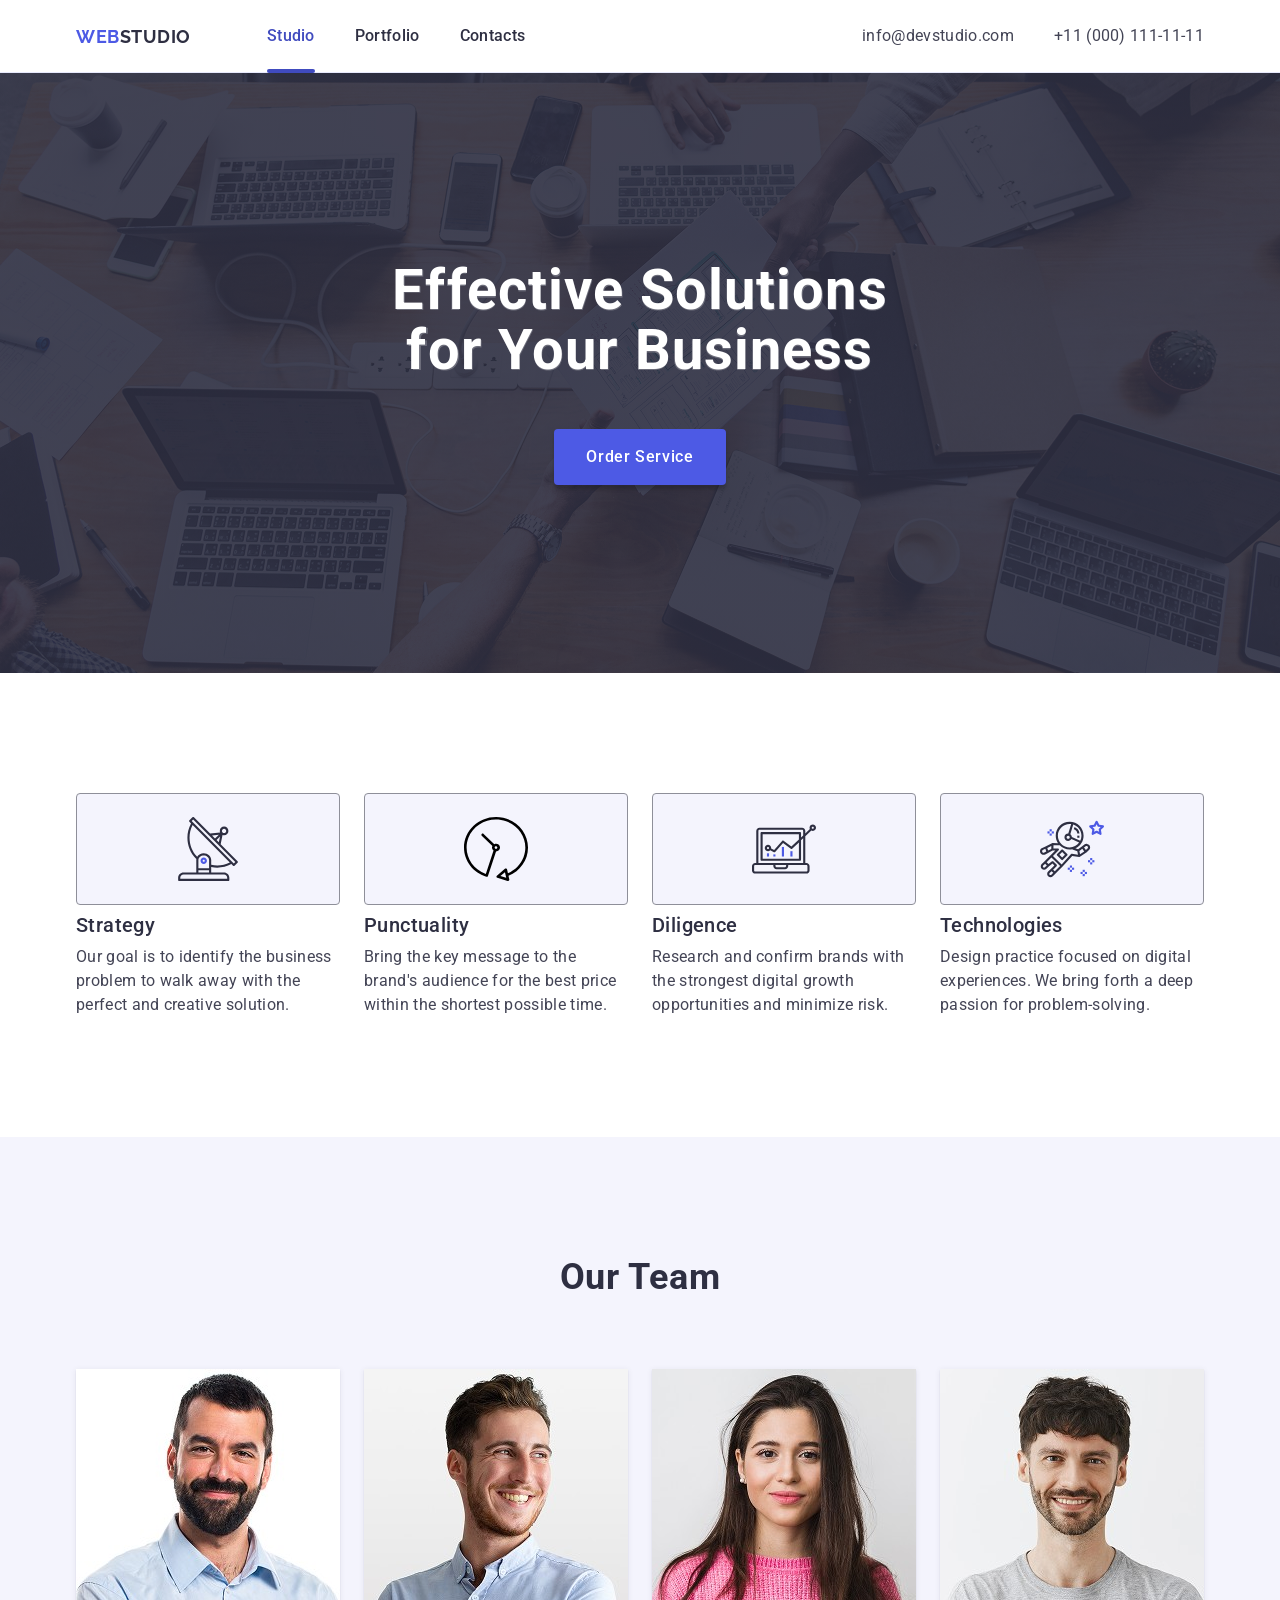
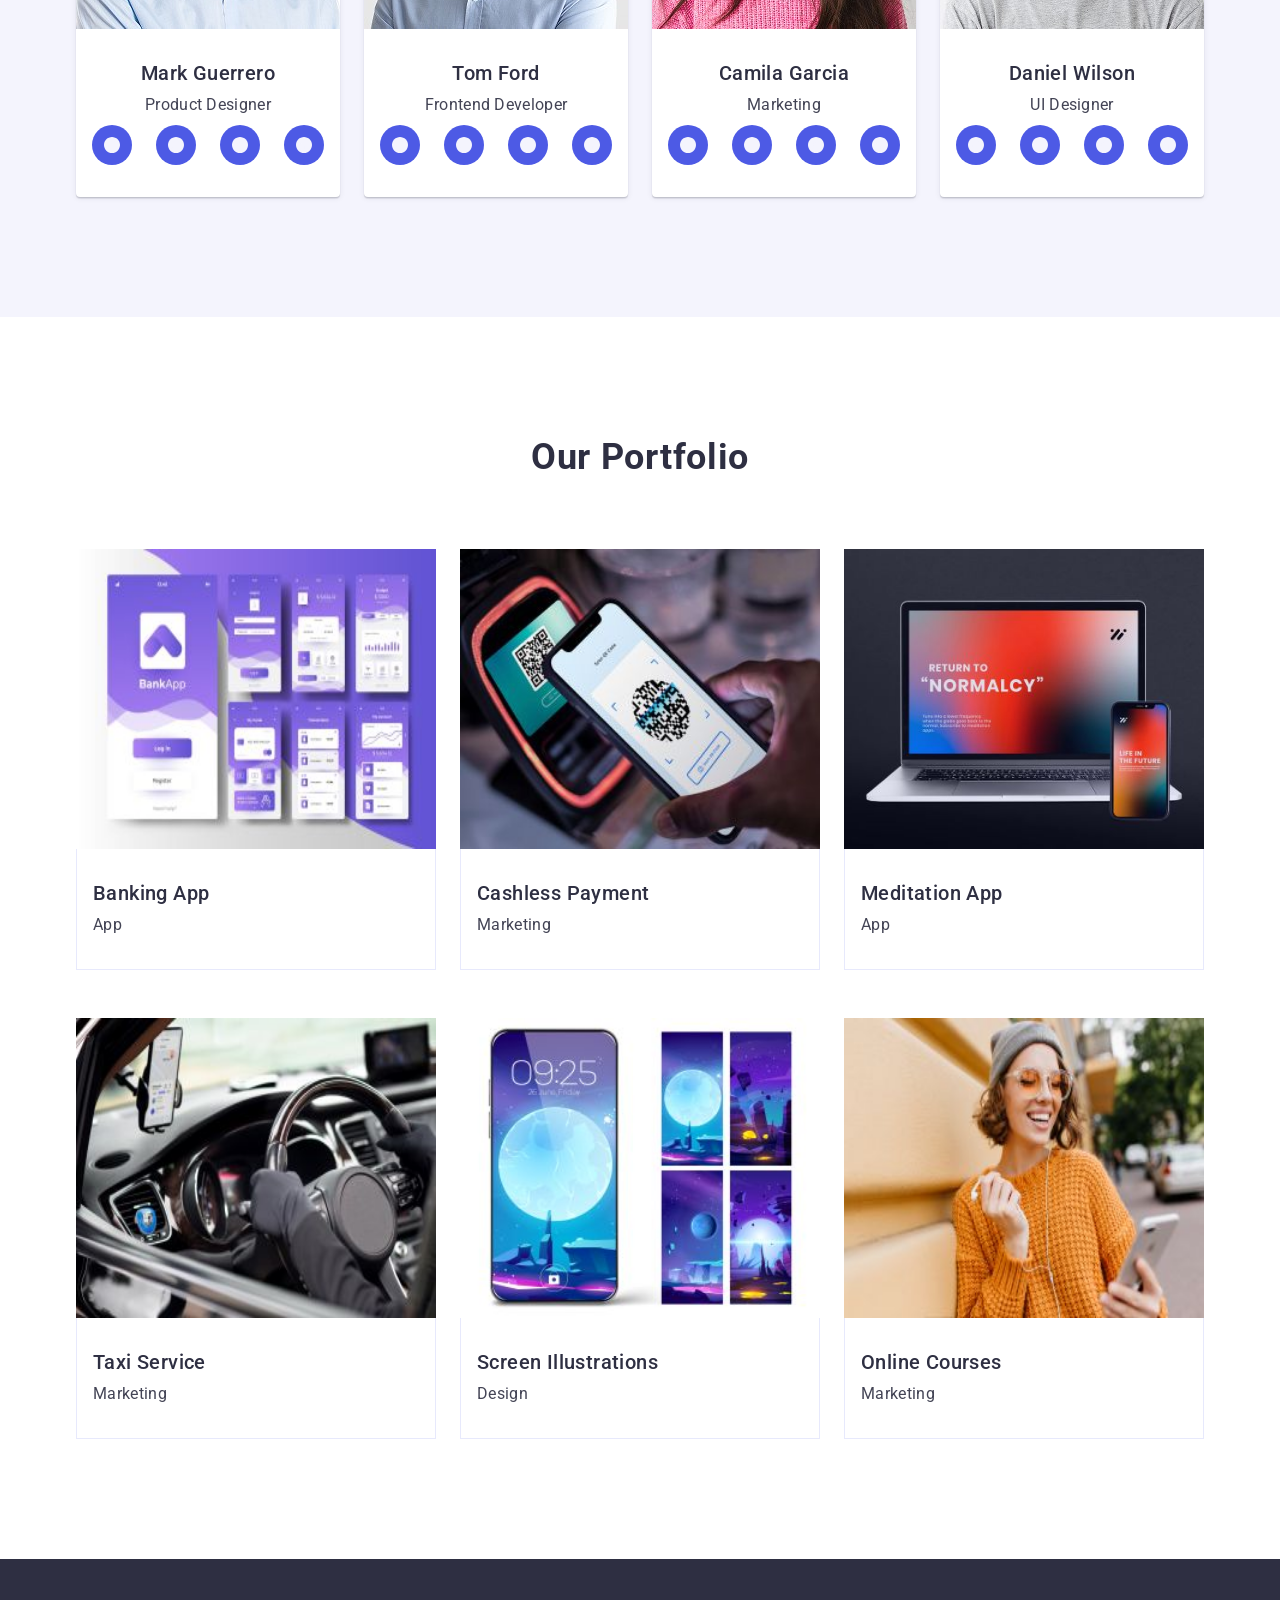
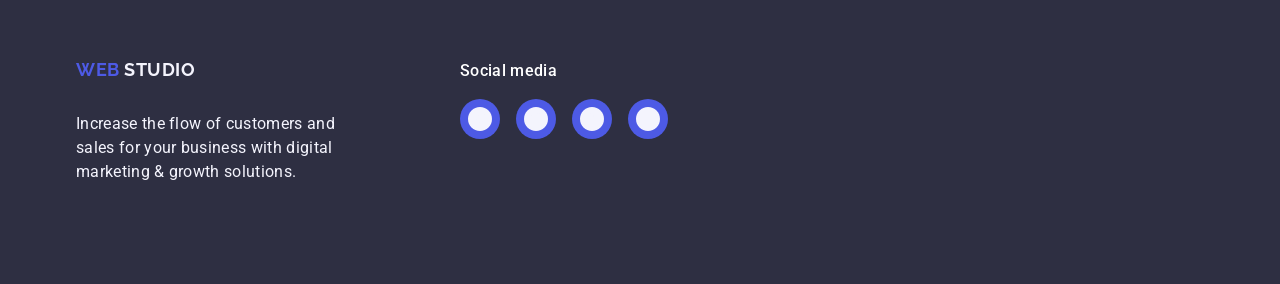
==== commit 4146698d: "fix validation" ====
--- a/index.html
+++ b/index.html
@@ -465,17 +465,17 @@
     <footer class="footer">
       <div class="container footer-container">
         <div class="footer-column-wrap">
-        <a class="footer-logo" href="./index.html"
-          ><span class="logo-part-accent">Web<span class="footer-logo-span"
-          ><span class="logo-part-studio">Studio</span></a
-        >
+        <a class="footer-logo" href="./index.html">
+          <span class="logo-part-accent">Web<span class="footer-logo-span">
+            <span class="logo-part-studio">Studio</span>
+            </a>
         <p class="footer-text">
           Increase the flow of customers and sales for your business with
           digital marketing & growth solutions.
         </p>
       </div>
       <div class="footer-column-wrap">
-          <p class="footer-description">Social media </p>
+          <p class="footer-description">Social media</p>
           <ul class="footer-icon-list">
             <li class="footer-icon-item">
               <a href="" class="footer-icon-link" target="_blank">
--- a/css/styles.css
+++ b/css/styles.css
@@ -53,7 +53,24 @@
  .header {
   border-bottom: 1px solid #e7e9fc;
 }
-
+.header-link {
+  font-weight: 500;
+  font-size: 16px;
+  line-height: 1.5;
+  letter-spacing: 0.02em;
+  color: #2e2f42;
+  display: block;
+  padding: 24px 0;
+  position: relative;
+
+  transition-property: color;
+  transition-duration: 250ms;
+  transition-timing-function: cubic-bezier(0.4, 0, 0.2, 1);
+}
+.header-link:hover,
+.header-link:focus {
+  color: #404bbf;
+}
 .header-link.line{
 
  color: #404bbf;
@@ -104,6 +121,26 @@
   display: block;
   padding: 24px 0;
   margin-right:76px;
+}
+
+
+.header-link {
+  font-weight: 500;
+  font-size: 16px;
+  line-height: 1.5;
+  letter-spacing: 0.02em;
+  color: #2e2f42;
+  display: block;
+  padding: 24px 0;
+  position: relative;
+
+  transition-property: color;
+  transition-duration: 250ms;
+  transition-timing-function: cubic-bezier(0.4, 0, 0.2, 1);
+}
+.header-link:hover,
+.header-link:focus {
+  color: #404bbf;
 }
 .header-logo-span {
   font-weight: 700;
@@ -247,7 +284,7 @@
 .features-list{
   display: flex;
   gap:24px;
-  
+}
 .features-icon-wrap {
   background-color: #f4f4fd;
   width: 264px;
@@ -264,7 +301,7 @@
   display: block;
 }
 
-}
+
 
 .features-item{
   flex-basis: calc((100% - 3 * 24px) / 4);
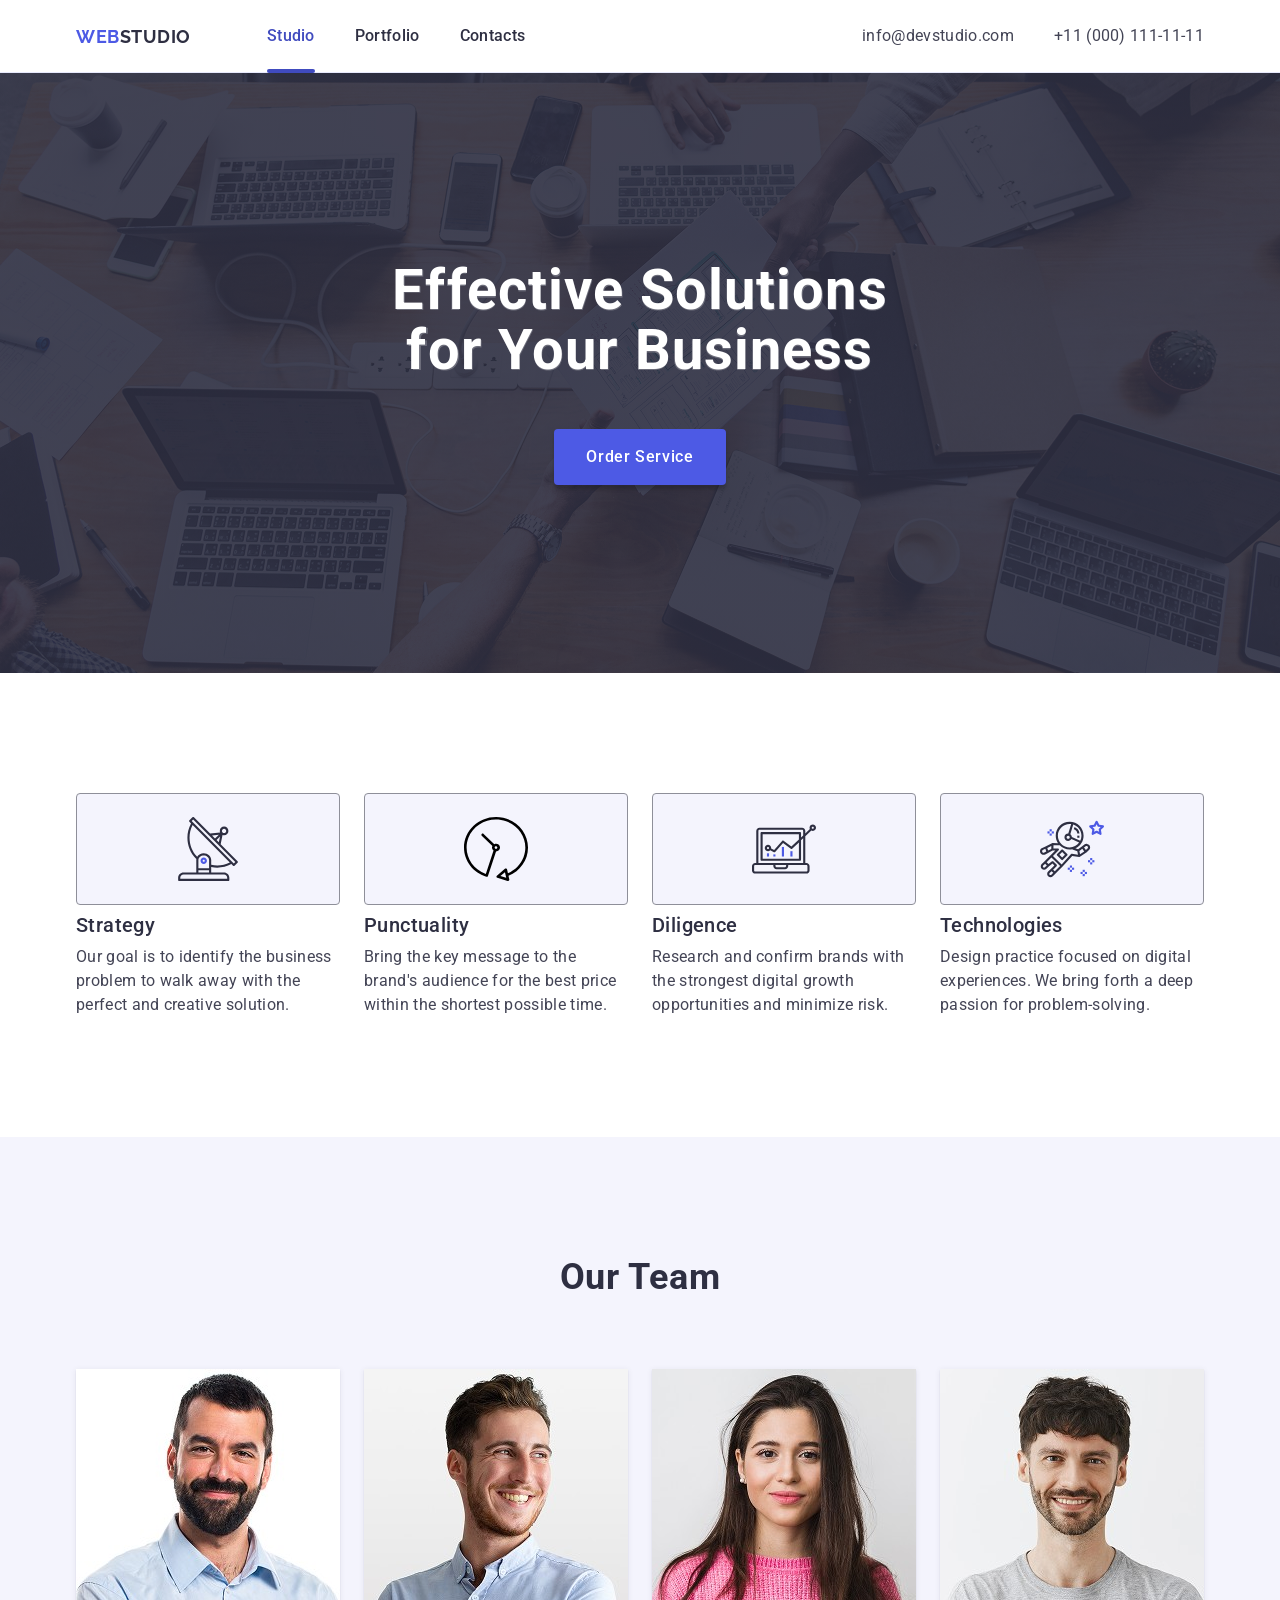
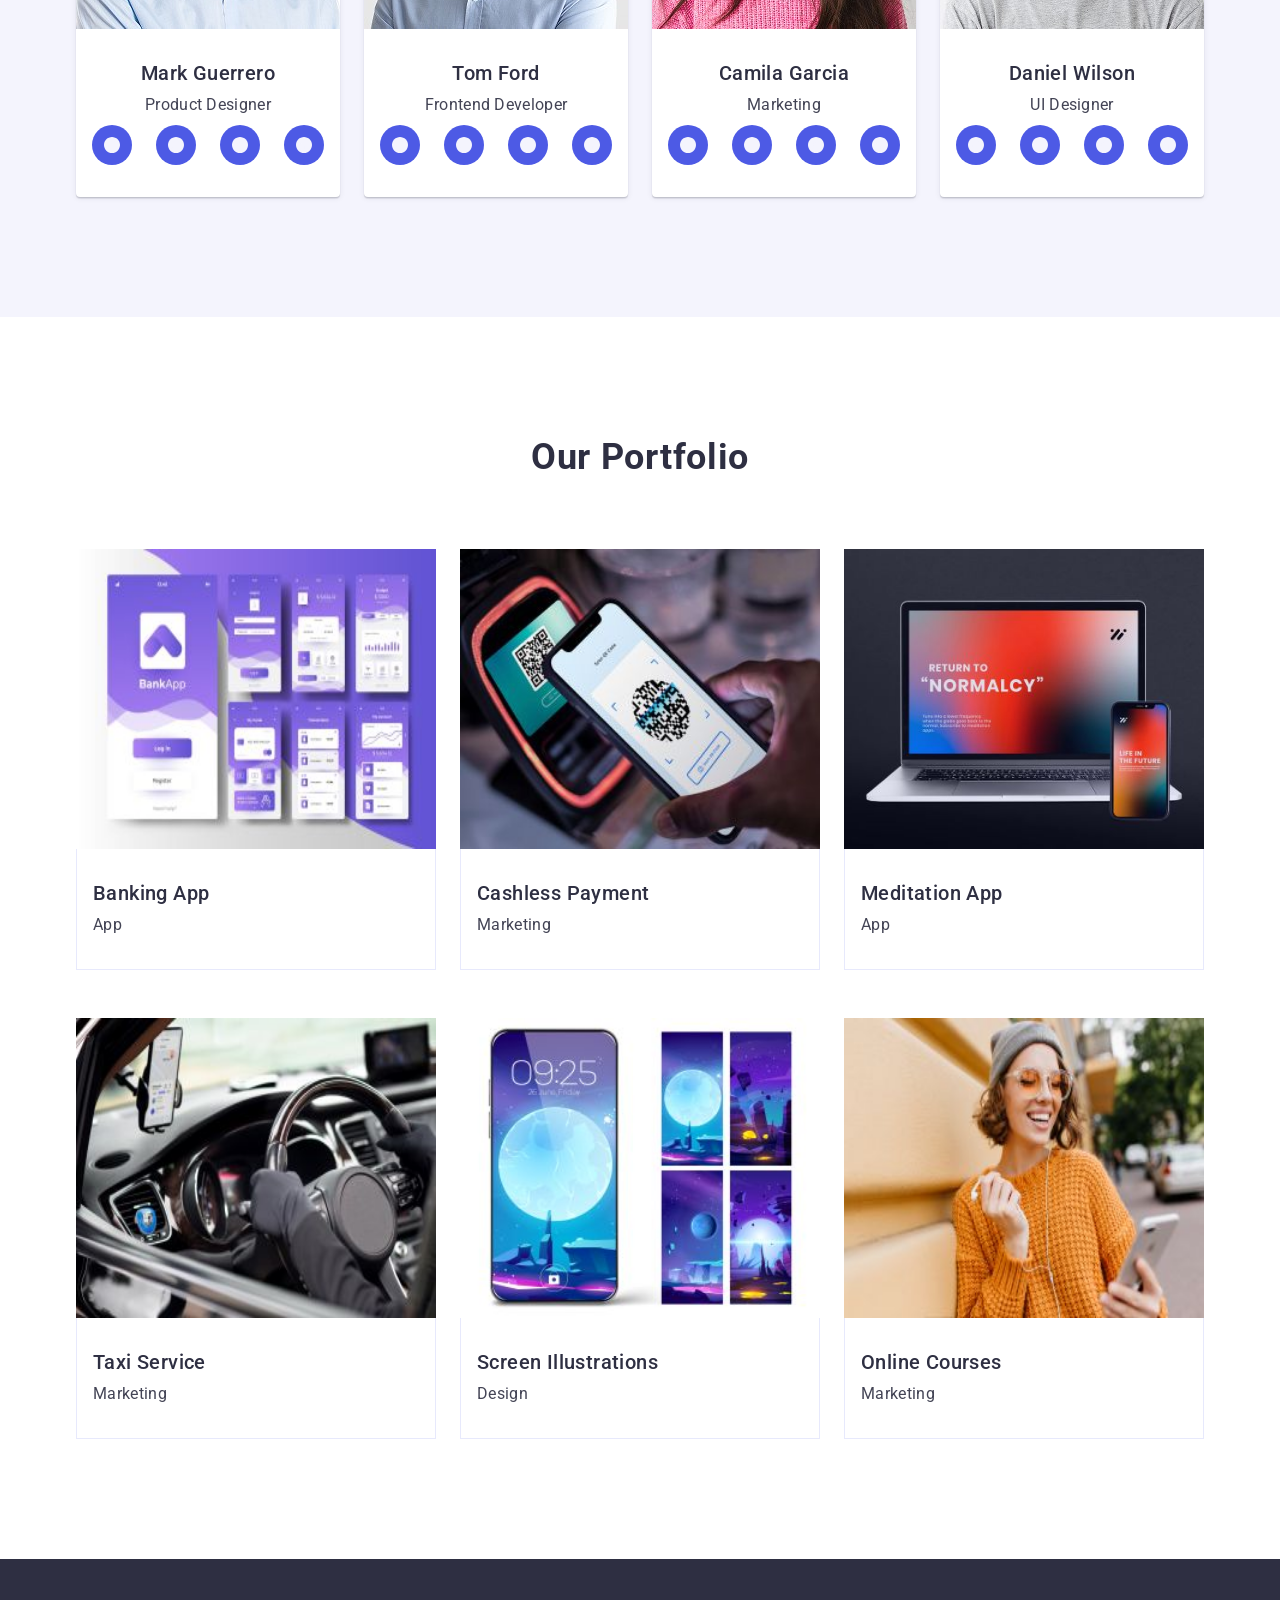
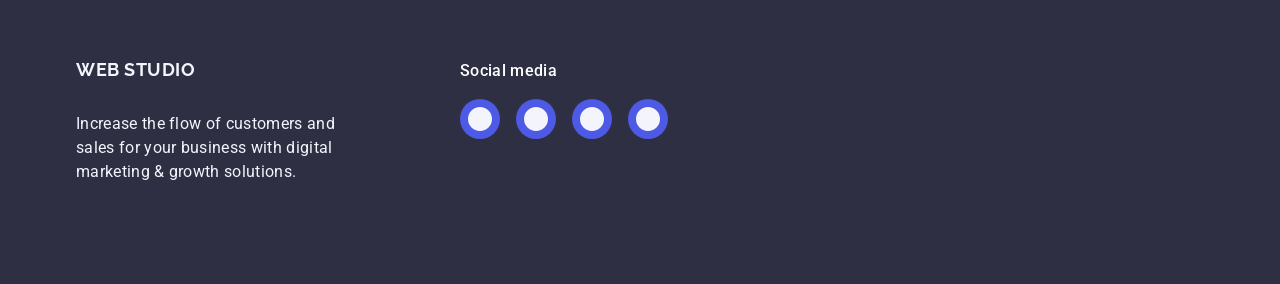
==== commit 841c9ce4: "fix span" ====
--- a/index.html
+++ b/index.html
@@ -465,8 +465,8 @@
     <footer class="footer">
       <div class="container footer-container">
         <div class="footer-column-wrap">
-        <a class="footer-logo" href="./index.html">
-          <span class="logo-part-accent">Web<span class="footer-logo-span">
+        <a href="./index.html" class="footer-logo">
+          Web<span class="footer-logo-span">
             <span class="logo-part-studio">Studio</span>
             </a>
         <p class="footer-text">
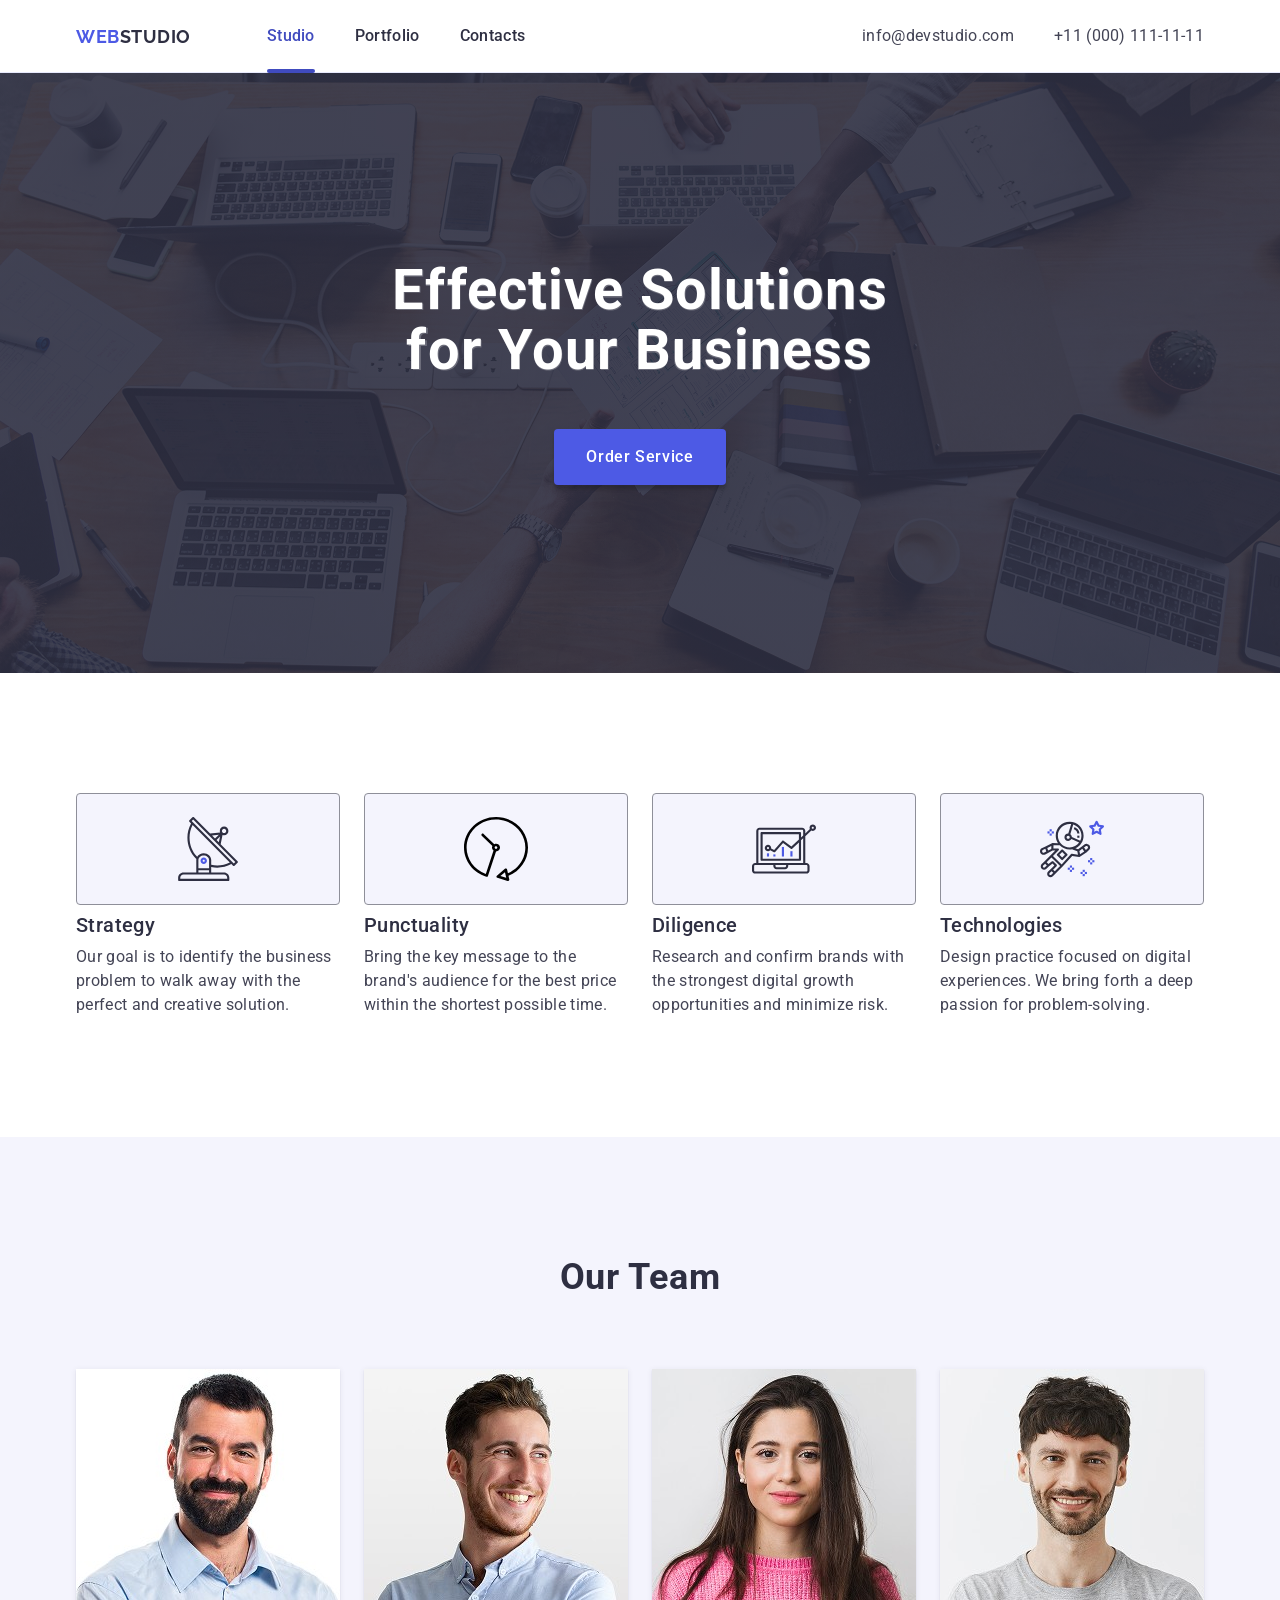
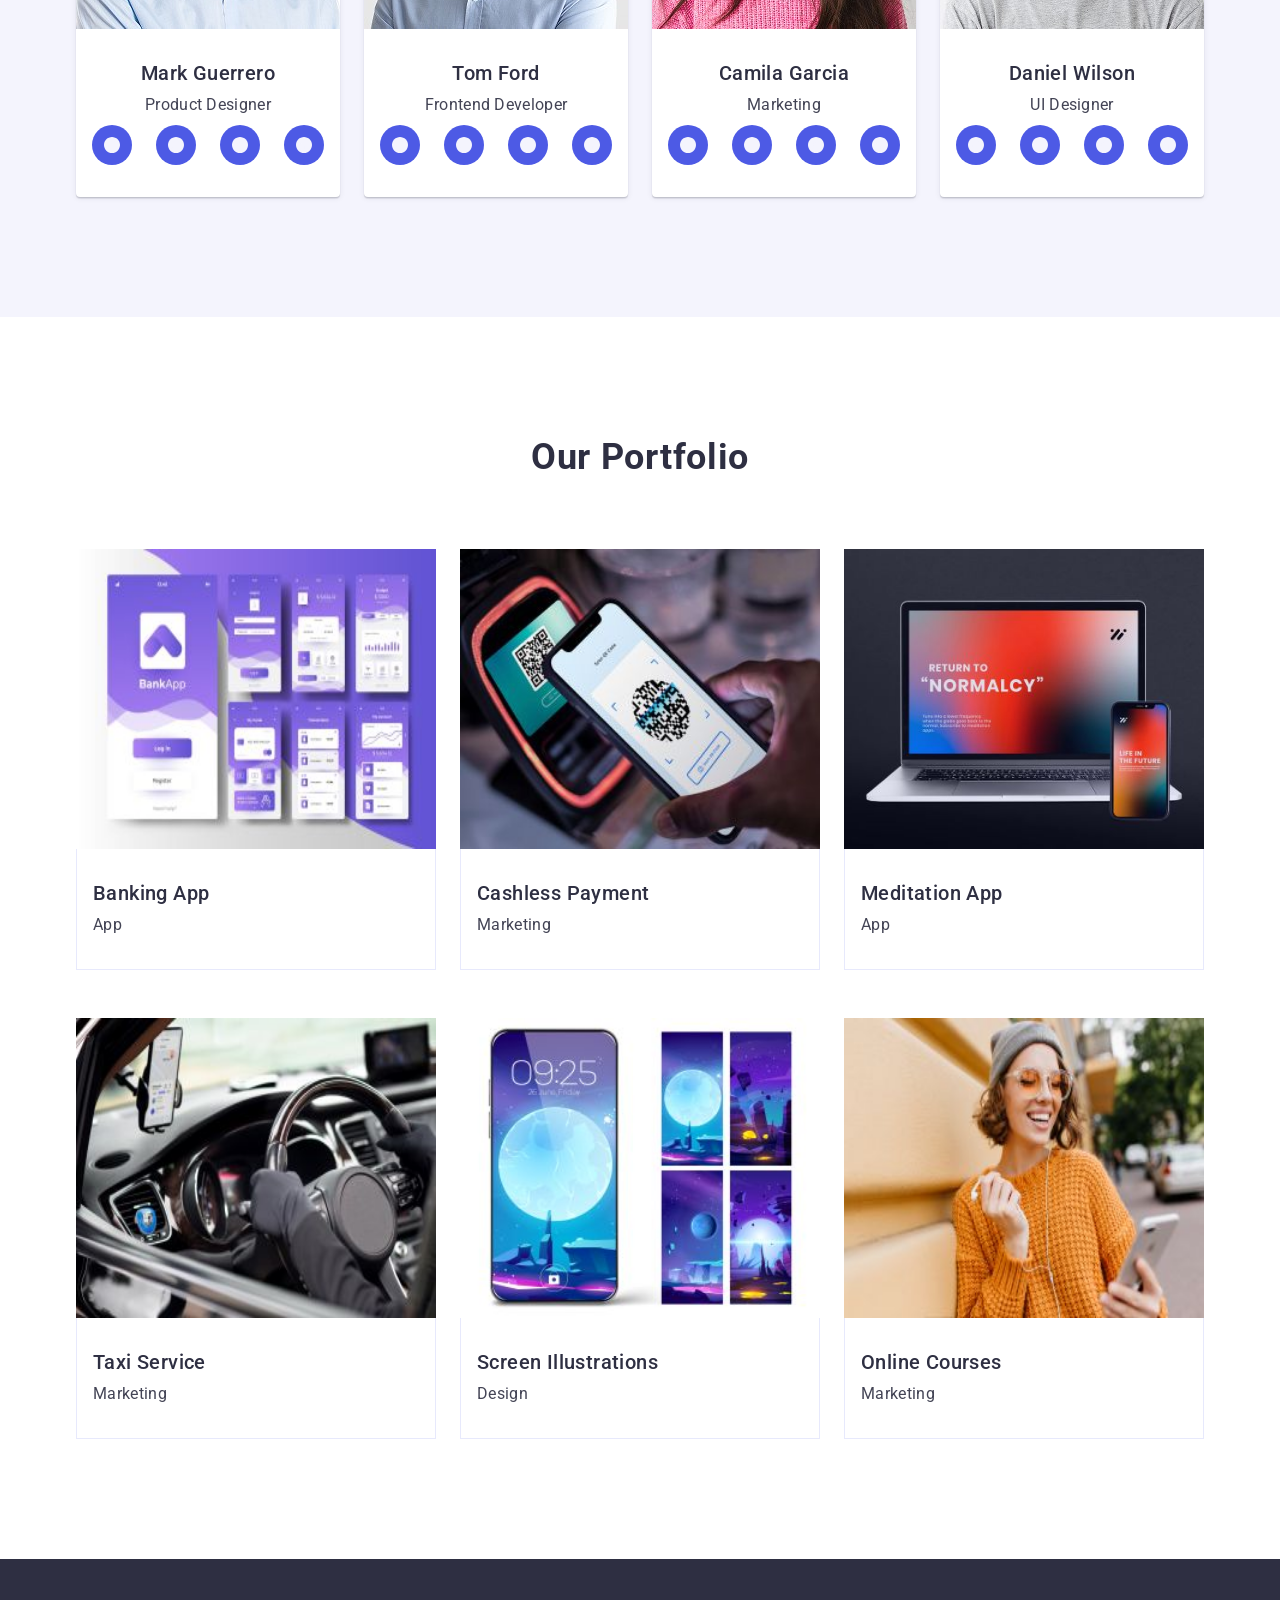
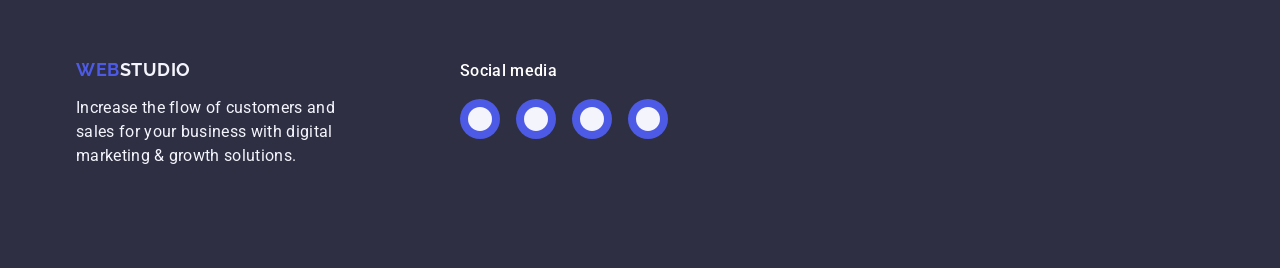
==== commit 9bab3c5d: "Footer fix" ====
--- a/index.html
+++ b/index.html
@@ -12,14 +12,14 @@
       crossorigin="anonymous"
       referrerpolicy="no-referrer"
     />
-<!--Fonts-->
+    <!--Fonts-->
     <link rel="preconnect" href="https://fonts.googleapis.com" />
     <link rel="preconnect" href="https://fonts.gstatic.com" crossorigin />
     <link
       href="https://fonts.googleapis.com/css2?family=Raleway:wght@700&family=Roboto:wght@700;400;500&display=swap"
       rel="stylesheet"
     />
-<!--Styles-->
+    <!--Styles-->
     <link rel="stylesheet" href="./css/styles.css" />
   </head>
   <body>
@@ -27,10 +27,9 @@
     <header class="header">
       <div class="container header-container">
         <nav class="page-nav">
-             <a href="./index.html" class="header-logo"
-            >Web<span class="header-logo-span">Studio</span></a
-          >
-
+          <a href="./index.html" class="header-logo"
+            >Web<span class="header-logo-span">Studio</span>
+          </a>
           <ul class="header-list">
             <li class="header-item">
               <a class="header-link line" href="">Studio</a>
@@ -73,11 +72,11 @@
           <h2 class="visually-hidden">Our Features</h2>
           <ul class="features-list" id="features-list">
             <li class="features-item">
-                <div class="features-icon-wrap">
-              <svg class="features-icon" width="64" height="64">
-                <use href="./images/icons.svg#icon-strategy"></use>
-              </svg>
-            </div>
+              <div class="features-icon-wrap">
+                <svg class="features-icon" width="64" height="64">
+                  <use href="./images/icons.svg#icon-strategy"></use>
+                </svg>
+              </div>
               <h3 class="features-subtitles">Strategy</h3>
               <p class="features-item-text">
                 Our goal is to identify the business problem to walk away with
@@ -85,12 +84,11 @@
               </p>
             </li>
             <li class="features-item">
-
-             <div class="features-icon-wrap">
-              <svg class="features-icon" width="64" height="64">
-                <use href="./images/icons.svg#icon-punctuality"></use>
-              </svg>
-            </div>
+              <div class="features-icon-wrap">
+                <svg class="features-icon" width="64" height="64">
+                  <use href="./images/icons.svg#icon-punctuality"></use>
+                </svg>
+              </div>
               <h3 class="features-subtitles">Punctuality</h3>
               <p class="features-item-text">
                 Bring the key message to the brand's audience for the best price
@@ -98,11 +96,11 @@
               </p>
             </li>
             <li class="features-item">
-               <div class="features-icon-wrap">
-              <svg class="features-icon" width="64" height="64">
-                <use href="./images/icons.svg#icon-diligence"></use>
-              </svg>
-            </div>
+              <div class="features-icon-wrap">
+                <svg class="features-icon" width="64" height="64">
+                  <use href="./images/icons.svg#icon-diligence"></use>
+                </svg>
+              </div>
               <h3 class="features-subtitles">Diligence</h3>
               <p class="features-item-text">
                 Research and confirm brands with the strongest digital growth
@@ -110,11 +108,11 @@
               </p>
             </li>
             <li class="features-item">
-               <div class="features-icon-wrap">
-              <svg class="features-icon" width="64" height="64">
-                <use href="./images/icons.svg#icon-technologies"></use>
-              </svg>
-            </div>
+              <div class="features-icon-wrap">
+                <svg class="features-icon" width="64" height="64">
+                  <use href="./images/icons.svg#icon-technologies"></use>
+                </svg>
+              </div>
               <h3 class="features-subtitles">Technologies</h3>
               <p class="features-item-text">
                 Design practice focused on digital experiences. We bring forth a
@@ -125,7 +123,7 @@
         </div>
       </section>
 
-       <!--Our team-->
+      <!--Our team-->
       <section class="team">
         <div class="container">
           <h2 class="team-title">Our Team</h2>
@@ -141,50 +139,31 @@
               <div class="team-member-text">
                 <h3 class="team-subtitles">Mark Guerrero</h3>
                 <p class="team-role-text">Product Designer</p>
-              <ul class="social-icons-list">
+                <ul class="social-icons-list">
                   <li class="team-item-icon">
                     <a href="" class="team-icon-link" target="_blank">
-                      <svg
-    class="team-icon"
-          
-                        width="16"
-                        height="16"
-                      >
+                      <svg class="team-icon" width="16" height="16">
                         <use href="./images/icons.svg#icon-instagram"></use>
                       </svg>
                     </a>
                   </li>
                   <li class="team-item-icon">
                     <a href="" class="team-icon-link" target="_blank">
-                      <svg class="team-icon"
-                      
-                        width="16"
-                        height="16"
-                      >
+                      <svg class="team-icon" width="16" height="16">
                         <use href="./images/icons.svg#icon-twitter"></use>
                       </svg>
                     </a>
                   </li>
                   <li class="team-item-icon">
                     <a href="" class="team-icon-link" target="_blank">
-                      <svg
-                        class="team-icon"
-                    
-                        width="16"
-                        height="16"
-                      >
+                      <svg class="team-icon" width="16" height="16">
                         <use href="./images/icons.svg#icon-facebook"></use>
                       </svg>
                     </a>
                   </li>
                   <li class="team-item-icon">
                     <a href="" class="team-icon-link" target="_blank">
-                      <svg
-                        class="team-icon"
-                        
-                        width="16"
-                        height="16"
-                      >
+                      <svg class="team-icon" width="16" height="16">
                         <use href="./images/icons.svg#icon-linkedin"></use>
                       </svg>
                     </a>
@@ -205,9 +184,8 @@
                 <h3 class="team-subtitles">Tom Ford</h3>
                 <p class="team-role-text">Frontend Developer</p>
                 <ul class="team-icon-list">
-              <li class="team-icon-item">
-
-<a href="" class="team-icon-link" target="_blank"
+                  <li class="team-icon-item">
+                    <a href="" class="team-icon-link" target="_blank"
                       ><svg class="team-icon" width="16" height="16">
                         <use href="./images/icons.svg#icon-instagram"></use>
                       </svg>
@@ -238,7 +216,6 @@
               </div>
             </li>
 
-        
             <li class="team-item">
               <img
                 src="./images/employee3.jpg"
@@ -250,9 +227,9 @@
               <div class="team-member-text">
                 <h3 class="team-subtitles">Camila Garcia</h3>
                 <p class="team-role-text">Marketing</p>
-             <ul class="team-icon-list">
-              <li class="team-icon-item">
-                <a href="" class="team-icon-link" target="_blank"
+                <ul class="team-icon-list">
+                  <li class="team-icon-item">
+                    <a href="" class="team-icon-link" target="_blank"
                       ><svg class="team-icon" width="16" height="16">
                         <use href="./images/icons.svg#icon-instagram"></use>
                       </svg>
@@ -294,10 +271,10 @@
               <div class="team-member-text">
                 <h3 class="team-subtitles">Daniel Wilson</h3>
                 <p class="team-role-text">UI Designer</p>
-              
-            <ul class="team-icon-list">
-              <li class="team-icon-item">
-         <a href="" class="team-icon-link" target="_blank">
+
+                <ul class="team-icon-list">
+                  <li class="team-icon-item">
+                    <a href="" class="team-icon-link" target="_blank">
                       <svg class="team-icon" width="16" height="16">
                         <use href="./images/icons.svg#icon-instagram"></use>
                       </svg>
@@ -330,20 +307,20 @@
           </ul>
         </div>
       </section>
-       <!--Our portfolio-->
+      <!--Our portfolio-->
       <section class="section-portfolio">
         <div class="container">
           <h2 class="section-heading">Our Portfolio</h2>
           <ul class="portfolio-list">
             <li class="portfolio-card">
-               <div class="portfolio-img-thumb">
-              <img
-                src="./images/projectcard.jpg"
-                alt="Banking App"
-                width="360"
-                height="300"
-                class="portfolio-image"
-              />
+              <div class="portfolio-img-thumb">
+                <img
+                  src="./images/projectcard.jpg"
+                  alt="Banking App"
+                  width="360"
+                  height="300"
+                  class="portfolio-image"
+                />
                 <p class="portfolio-overley-description">
                   14 Stylish and User-Friendly App Design Concepts · Task
                   Manager App · Calorie Tracker App · Exotic Fruit Ecommerce App
@@ -356,15 +333,15 @@
               </div>
             </li>
             <li class="portfolio-card">
-               <div class="portfolio-img-thumb">
-              <img
-                src="./images/smartphone.jpg"
-                alt="Cashless Payment"
-                width="360"
-                height="300"
-                class="portfolio-image"
-              />
-                 <p class="portfolio-overley-description">
+              <div class="portfolio-img-thumb">
+                <img
+                  src="./images/smartphone.jpg"
+                  alt="Cashless Payment"
+                  width="360"
+                  height="300"
+                  class="portfolio-image"
+                />
+                <p class="portfolio-overley-description">
                   14 Stylish and User-Friendly App Design Concepts · Task
                   Manager App · Calorie Tracker App · Exotic Fruit Ecommerce App
                   · Cloud Storage App
@@ -377,14 +354,14 @@
             </li>
             <li class="portfolio-card">
               <div class="portfolio-img-thumb">
-              <img
-                src="./images/computer.jpg"
-                alt="Meditation App"
-                width="360"
-                height="300"
-                class="portfolio-image"
-              /> 
-               <p class="portfolio-overley-description">
+                <img
+                  src="./images/computer.jpg"
+                  alt="Meditation App"
+                  width="360"
+                  height="300"
+                  class="portfolio-image"
+                />
+                <p class="portfolio-overley-description">
                   14 Stylish and User-Friendly App Design Concepts · Task
                   Manager App · Calorie Tracker App · Exotic Fruit Ecommerce App
                   · Cloud Storage App
@@ -397,14 +374,14 @@
             </li>
             <li class="portfolio-card">
               <div class="portfolio-img-thumb">
-              <img
-                src="./images/car.jpg"
-                alt="Photo of car"
-                width="360"
-                height="300"
-                class="portfolio-image"
-              />
-   <p class="portfolio-overley-description">
+                <img
+                  src="./images/car.jpg"
+                  alt="Photo of car"
+                  width="360"
+                  height="300"
+                  class="portfolio-image"
+                />
+                <p class="portfolio-overley-description">
                   14 Stylish and User-Friendly App Design Concepts · Task
                   Manager App · Calorie Tracker App · Exotic Fruit Ecommerce App
                   · Cloud Storage App
@@ -417,16 +394,15 @@
             </li>
 
             <li class="portfolio-card">
-<div class="portfolio-img-thumb">
-    
-              <img
-                src="./images/iphone.jpg"
-                alt="Screen Illustrations"
-                width="360"
-                height="300"
-                class="portfolio-image"
-              />
-                 <p class="portfolio-overley-description">
+              <div class="portfolio-img-thumb">
+                <img
+                  src="./images/iphone.jpg"
+                  alt="Screen Illustrations"
+                  width="360"
+                  height="300"
+                  class="portfolio-image"
+                />
+                <p class="portfolio-overley-description">
                   14 Stylish and User-Friendly App Design Concepts · Task
                   Manager App · Calorie Tracker App · Exotic Fruit Ecommerce App
                   · Cloud Storage App
@@ -439,14 +415,14 @@
             </li>
             <li class="portfolio-card">
               <div class="portfolio-img-thumb">
-              <img
-                src="./images/woman.jpg"
-                alt="Photo of woman"
-                width="360"
-                height="300"
-                class="portfolio-image"
-              />
-                 <p class="portfolio-overley-description">
+                <img
+                  src="./images/woman.jpg"
+                  alt="Photo of woman"
+                  width="360"
+                  height="300"
+                  class="portfolio-image"
+                />
+                <p class="portfolio-overley-description">
                   14 Stylish and User-Friendly App Design Concepts · Task
                   Manager App · Calorie Tracker App · Exotic Fruit Ecommerce App
                   · Cloud Storage App
@@ -464,42 +440,44 @@
     <!--Footer-->
     <footer class="footer">
       <div class="container footer-container">
+        <!-- Logo and description column -->
         <div class="footer-column-wrap">
-        <a href="./index.html" class="footer-logo">
-          Web<span class="footer-logo-span">
-            <span class="logo-part-studio">Studio</span>
-            </a>
-        <p class="footer-text">
-          Increase the flow of customers and sales for your business with
-          digital marketing & growth solutions.
-        </p>
-      </div>
-      <div class="footer-column-wrap">
+          <a href="./index.html" class="footer-logo">
+            Web<span class="footer-logo-span">Studio</span>
+          </a>
+          <p class="footer-text">
+            Increase the flow of customers and sales for your business with
+            digital marketing & growth solutions.
+          </p>
+        </div>
+
+        <!-- Social media column -->
+        <div class="footer-column-wrap">
           <p class="footer-description">Social media</p>
           <ul class="footer-icon-list">
             <li class="footer-icon-item">
-              <a href="" class="footer-icon-link" target="_blank">
+              <a href="#" class="footer-icon-link" target="_blank">
                 <svg class="footer-icon" width="24" height="24">
                   <use href="./images/icons.svg#icon-instagram"></use>
                 </svg>
               </a>
             </li>
             <li class="footer-icon-item">
-              <a href="" class="footer-icon-link" target="_blank">
+              <a href="#" class="footer-icon-link" target="_blank">
                 <svg class="footer-icon" width="24" height="24">
                   <use href="./images/icons.svg#icon-twitter"></use>
                 </svg>
               </a>
             </li>
             <li class="footer-icon-item">
-              <a href="" class="footer-icon-link" target="_blank">
+              <a href="#" class="footer-icon-link" target="_blank">
                 <svg class="footer-icon" width="24" height="24">
                   <use href="./images/icons.svg#icon-facebook"></use>
                 </svg>
               </a>
             </li>
             <li class="footer-icon-item">
-              <a href="" class="footer-icon-link" target="_blank">
+              <a href="#" class="footer-icon-link" target="_blank">
                 <svg class="footer-icon" width="24" height="24">
                   <use href="./images/icons.svg#icon-linkedin"></use>
                 </svg>
--- a/css/styles.css
+++ b/css/styles.css
@@ -569,102 +569,88 @@
 
 /* FOOTER */
 
-
-
 .footer {
-  background: #2e2f42;
-  padding: 100px 0;
-}
+background: #2e2f42;
+padding-block: 100px;
+}
+
+.footer-container {
+display: flex;
+gap: 120px;
+align-items: baseline; 
+}
+
 .footer-column-wrap {
-  display: flex;
-  flex-direction: column;
-  row-gap: 16px;
-  align-items: start;
-}
+display: flex;
+flex-direction: column;
+row-gap: 16px;
+align-items: start;
+}
+
+.footer-logo {
+font-family: "Raleway", sans-serif;
+font-weight: 700;
+font-size: 18px;
+line-height: 1.16667;
+letter-spacing: 0.03em;
+text-transform: uppercase;
+color: #4d5ae5;
+display: block;
+}
+
+.footer-logo-span {
+color: #f4f4fd;
+transition: color 250ms cubic-bezier(0.4, 0, 0.2, 1);
+}
+
+.footer-logo-span:hover,
+.footer-logo-span:focus {
+color: #4d5ae5;
+}
+
+.footer-text,
 .footer-description {
-  font-weight: 500;
-  font-size: 16px;
-  line-height: 1.5;
-  letter-spacing: 0.02em;
-  color: #fff;
-}
+font-weight: 400;
+font-size: 16px;
+line-height: 1.5;
+letter-spacing: 0.02em;
+color: #f4f4fd;
+max-width: 264px;
+margin: 0;
+}
+
+.footer-description {
+font-weight: 500;
+color: #fff;
+}
+
 .footer-icon-list {
-  display: flex;
-  gap: 16px;
-  align-items: center;
-}
+display: flex;
+gap: 16px;
+align-items: center;
+padding: 0;
+margin: 0;
+list-style: none;
+}
+
+.footer-icon-item {
+margin: 0;
+}
+
 .footer-icon-link {
-  display: block;
-  background-color: #4d5ae5;
-  padding: 8px;
-  border-radius: 50%;
-
-  transition-property: background-color;
-  transition-duration: 250ms;
-  transition-timing-function: cubic-bezier(0.4, 0, 0.2, 1);
-}
+display: block;
+background-color: #4d5ae5;
+padding: 8px;
+border-radius: 50%;
+transition: background-color 250ms cubic-bezier(0.4, 0, 0.2, 1);
+}
+
 .footer-icon {
-  fill: #f4f4fd;
-  display: block;
-}
-
-.footer-icon-link {
-  display: block;
-  background-color: #4d5ae5;
-  padding: 8px;
-  border-radius: 50%;
-
-  transition-property: background-color;
-  transition-duration: 250ms;
-  transition-timing-function: cubic-bezier(0.4, 0, 0.2, 1);
-}
-.footer-icon {
-  fill: #f4f4fd;
-  display: block;
+fill: #f4f4fd;
+display: block;
 }
 
 .footer-icon-link:hover,
 .footer-icon-link:focus {
-  background-color: #31d0aa;
-}
-
-.footer-container {
-  display: flex;
-  gap: 120px;
-  align-items: baseline;
-}
-.footer-logo {
-  font-family: "Raleway", sans-serif;
-  font-weight: 700;
-  font-size: 18px;
-  line-height: 1.16667;
-  letter-spacing: 0.03em;
-  text-transform: uppercase;
-  color: #f4f4fd;
-  display: inline-block;
-  margin-bottom: 16px;
-}
-.footer-logo-span {
-  font-weight: 700;
-  font-size: 18px;
-  line-height: 1.16667;
-  letter-spacing: 0.03em;
-  text-transform: uppercase;
-  color: #f4f4fd;
-
-  transition-property: color;
-  transition-duration: 250ms;
-  transition-timing-function: cubic-bezier(0.4, 0, 0.2, 1);
-}
-
-.logo-part-accent {
-  color: #4d5ae5;
-}
-.footer-text {
-  font-size: 16px;
-  line-height: 1.5;
-  letter-spacing: 0.02em;
-  color: #f4f4fd;
-  max-width: 264px;
-
+background-color: #31d0aa; 
 }
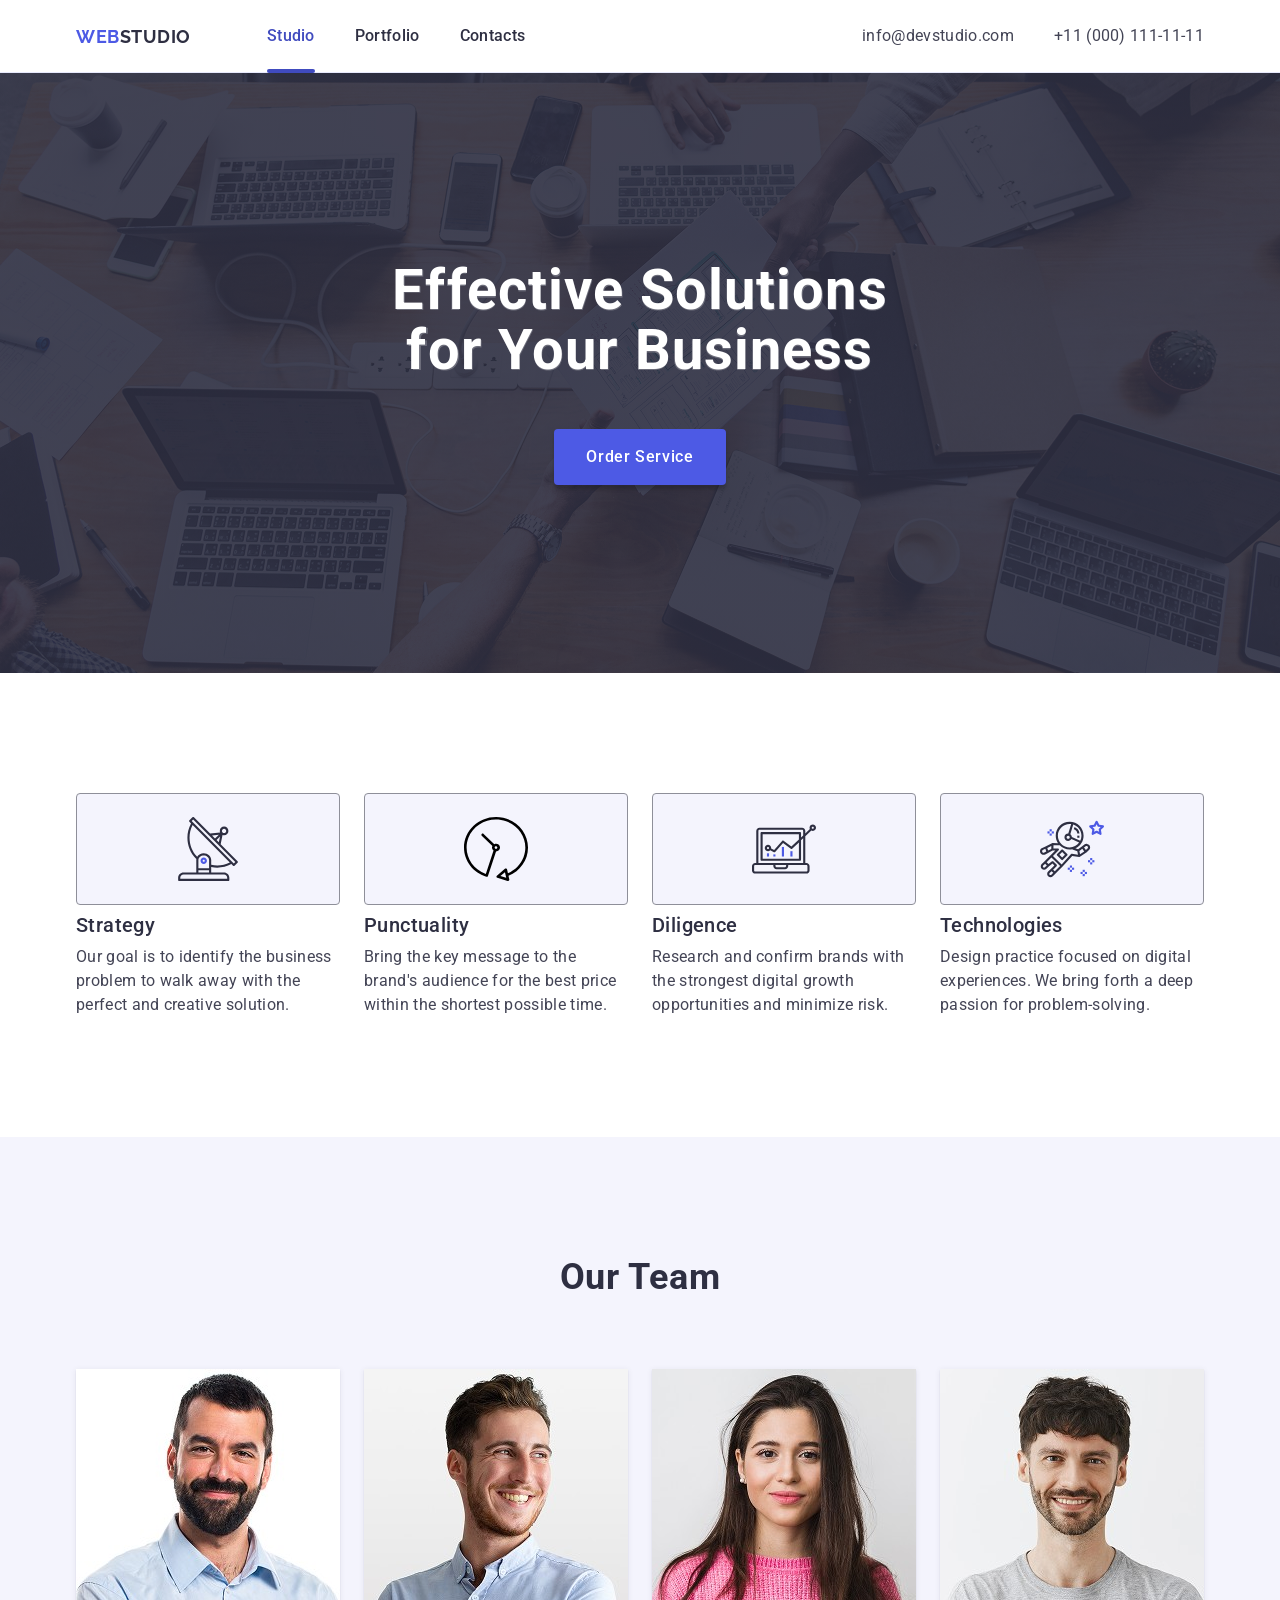
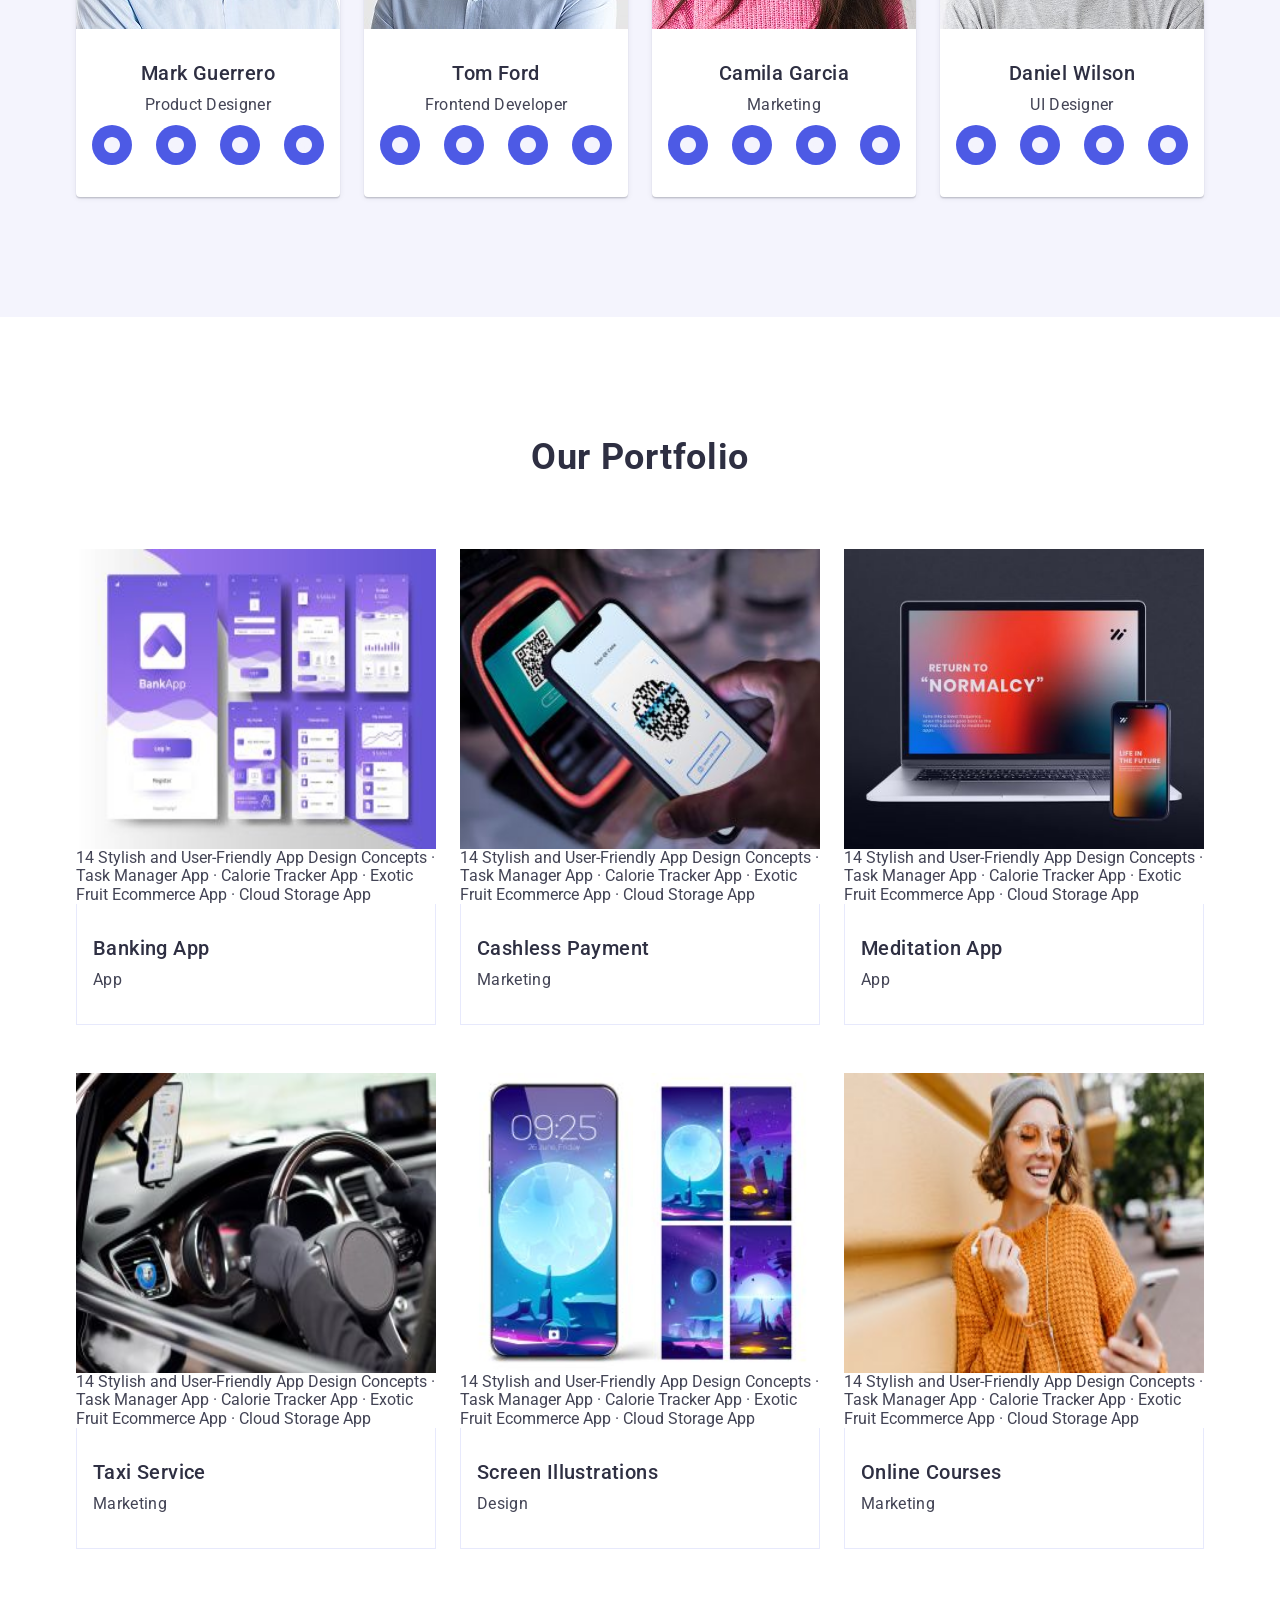
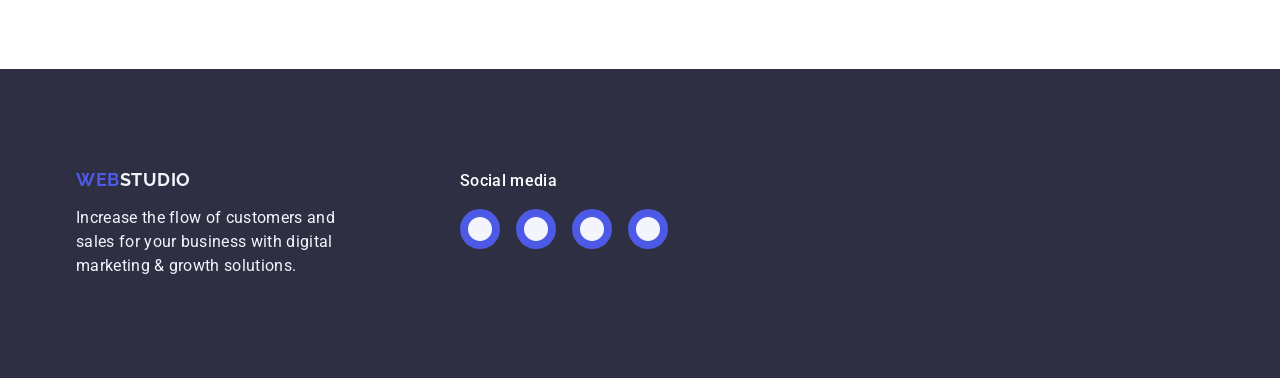
==== commit 0d9a8787: "fix focus within" ====
--- a/index.html
+++ b/index.html
@@ -309,133 +309,109 @@
       </section>
       <!--Our portfolio-->
       <section class="section-portfolio">
-        <div class="container">
-          <h2 class="section-heading">Our Portfolio</h2>
-          <ul class="portfolio-list">
-            <li class="portfolio-card">
-              <div class="portfolio-img-thumb">
-                <img
-                  src="./images/projectcard.jpg"
-                  alt="Banking App"
-                  width="360"
-                  height="300"
-                  class="portfolio-image"
-                />
-                <p class="portfolio-overley-description">
-                  14 Stylish and User-Friendly App Design Concepts · Task
-                  Manager App · Calorie Tracker App · Exotic Fruit Ecommerce App
-                  · Cloud Storage App
-                </p>
-              </div>
-              <div class="portfolio-card-wrapper">
-                <h3 class="portfolio-name">Banking App</h3>
-                <p class="portfolio-category">App</p>
-              </div>
-            </li>
-            <li class="portfolio-card">
-              <div class="portfolio-img-thumb">
-                <img
-                  src="./images/smartphone.jpg"
-                  alt="Cashless Payment"
-                  width="360"
-                  height="300"
-                  class="portfolio-image"
-                />
-                <p class="portfolio-overley-description">
-                  14 Stylish and User-Friendly App Design Concepts · Task
-                  Manager App · Calorie Tracker App · Exotic Fruit Ecommerce App
-                  · Cloud Storage App
-                </p>
-              </div>
-              <div class="portfolio-card-wrapper">
-                <h3 class="portfolio-name">Cashless Payment</h3>
-                <p class="portfolio-category">Marketing</p>
-              </div>
-            </li>
-            <li class="portfolio-card">
-              <div class="portfolio-img-thumb">
-                <img
-                  src="./images/computer.jpg"
-                  alt="Meditation App"
-                  width="360"
-                  height="300"
-                  class="portfolio-image"
-                />
-                <p class="portfolio-overley-description">
-                  14 Stylish and User-Friendly App Design Concepts · Task
-                  Manager App · Calorie Tracker App · Exotic Fruit Ecommerce App
-                  · Cloud Storage App
-                </p>
-              </div>
-              <div class="portfolio-card-wrapper">
-                <h3 class="portfolio-name">Meditation App</h3>
-                <p class="portfolio-category">App</p>
-              </div>
-            </li>
-            <li class="portfolio-card">
-              <div class="portfolio-img-thumb">
-                <img
-                  src="./images/car.jpg"
-                  alt="Photo of car"
-                  width="360"
-                  height="300"
-                  class="portfolio-image"
-                />
-                <p class="portfolio-overley-description">
-                  14 Stylish and User-Friendly App Design Concepts · Task
-                  Manager App · Calorie Tracker App · Exotic Fruit Ecommerce App
-                  · Cloud Storage App
-                </p>
-              </div>
-              <div class="portfolio-card-wrapper">
-                <h3 class="portfolio-name">Taxi Service</h3>
-                <p class="portfolio-category">Marketing</p>
-              </div>
-            </li>
-
-            <li class="portfolio-card">
-              <div class="portfolio-img-thumb">
-                <img
-                  src="./images/iphone.jpg"
-                  alt="Screen Illustrations"
-                  width="360"
-                  height="300"
-                  class="portfolio-image"
-                />
-                <p class="portfolio-overley-description">
-                  14 Stylish and User-Friendly App Design Concepts · Task
-                  Manager App · Calorie Tracker App · Exotic Fruit Ecommerce App
-                  · Cloud Storage App
-                </p>
-              </div>
-              <div class="portfolio-card-wrapper">
-                <h3 class="portfolio-name">Screen Illustrations</h3>
-                <p class="portfolio-category">Design</p>
-              </div>
-            </li>
-            <li class="portfolio-card">
-              <div class="portfolio-img-thumb">
-                <img
-                  src="./images/woman.jpg"
-                  alt="Photo of woman"
-                  width="360"
-                  height="300"
-                  class="portfolio-image"
-                />
-                <p class="portfolio-overley-description">
-                  14 Stylish and User-Friendly App Design Concepts · Task
-                  Manager App · Calorie Tracker App · Exotic Fruit Ecommerce App
-                  · Cloud Storage App
-                </p>
-              </div>
-              <div class="portfolio-card-wrapper">
-                <h3 class="portfolio-name">Online Courses</h3>
-                <p class="portfolio-category">Marketing</p>
-              </div>
-            </li>
-          </ul>
-        </div>
-      </section>
+<div class="container">
+<h2 class="section-heading">Our Portfolio</h2>
+<ul class="portfolio-list">
+
+<!-- Card 1 -->
+<li class="portfolio-card">
+<div class="portfolio-img-thumb">
+<img src="./images/projectcard.jpg" alt="Banking App" width="360" height="300" class="portfolio-image" />
+<p class="portfolio-overley-descr"> <!-- ← CHANGE THIS LINE -->
+14 Stylish and User-Friendly App Design Concepts · Task
+Manager App · Calorie Tracker App · Exotic Fruit Ecommerce App
+· Cloud Storage App
+</p>
+</div>
+<div class="portfolio-card-wrapper">
+<h3 class="portfolio-name">Banking App</h3>
+<p class="portfolio-category">App</p>
+</div>
+</li>
+
+<!-- Card 2 -->
+<li class="portfolio-card">
+<div class="portfolio-img-thumb">
+<img src="./images/smartphone.jpg" alt="Cashless Payment" width="360" height="300" class="portfolio-image" />
+<p class="portfolio-overley-descr"> <!-- ← CHANGE THIS LINE -->
+14 Stylish and User-Friendly App Design Concepts · Task
+Manager App · Calorie Tracker App · Exotic Fruit Ecommerce App
+· Cloud Storage App
+</p>
+</div>
+<div class="portfolio-card-wrapper">
+<h3 class="portfolio-name">Cashless Payment</h3>
+<p class="portfolio-category">Marketing</p>
+</div>
+</li>
+
+<!-- Card 3 -->
+<li class="portfolio-card">
+<div class="portfolio-img-thumb">
+<img src="./images/computer.jpg" alt="Meditation App" width="360" height="300" class="portfolio-image" />
+<p class="portfolio-overley-descr"> <!-- ← CHANGE THIS LINE -->
+14 Stylish and User-Friendly App Design Concepts · Task
+Manager App · Calorie Tracker App · Exotic Fruit Ecommerce App
+· Cloud Storage App
+</p>
+</div>
+<div class="portfolio-card-wrapper">
+<h3 class="portfolio-name">Meditation App</h3>
+<p class="portfolio-category">App</p>
+</div>
+</li>
+
+<!-- Card 4 -->
+<li class="portfolio-card">
+<div class="portfolio-img-thumb">
+<img src="./images/car.jpg" alt="Photo of car" width="360" height="300" class="portfolio-image" />
+<p class="portfolio-overley-descr"> <!-- ← CHANGE THIS LINE -->
+14 Stylish and User-Friendly App Design Concepts · Task
+Manager App · Calorie Tracker App · Exotic Fruit Ecommerce App
+· Cloud Storage App
+</p>
+</div>
+<div class="portfolio-card-wrapper">
+<h3 class="portfolio-name">Taxi Service</h3>
+<p class="portfolio-category">Marketing</p>
+</div>
+</li>
+
+<!-- Card 5 -->
+<li class="portfolio-card">
+<div class="portfolio-img-thumb">
+<img src="./images/iphone.jpg" alt="Screen Illustrations" width="360" height="300" class="portfolio-image" />
+<p class="portfolio-overley-descr"> <!-- ← CHANGE THIS LINE -->
+14 Stylish and User-Friendly App Design Concepts · Task
+Manager App · Calorie Tracker App · Exotic Fruit Ecommerce App
+· Cloud Storage App
+</p>
+</div>
+<div class="portfolio-card-wrapper">
+<h3 class="portfolio-name">Screen Illustrations</h3>
+<p class="portfolio-category">Design</p>
+</div>
+</li>
+
+<!-- Card 6 -->
+<li class="portfolio-card">
+<div class="portfolio-img-thumb">
+<img src="./images/woman.jpg" alt="Photo of woman" width="360" height="300" class="portfolio-image" />
+<p class="portfolio-overley-descr"> <!-- ← CHANGE THIS LINE -->
+14 Stylish and User-Friendly App Design Concepts · Task
+Manager App · Calorie Tracker App · Exotic Fruit Ecommerce App
+· Cloud Storage App
+</p>
+</div>
+<div class="portfolio-card-wrapper">
+<h3 class="portfolio-name">Online Courses</h3>
+<p class="portfolio-category">Marketing</p>
+</div>
+</li>
+
+</ul>
+</div>
+</section>
     </main>
     <!--Footer-->
     <footer class="footer">
--- a/css/styles.css
+++ b/css/styles.css
@@ -51,8 +51,13 @@
  /* HEADER */
 
  .header {
-  border-bottom: 1px solid #e7e9fc;
-}
+border-bottom: 1px solid #e7e9fc;
+box-shadow:
+0 1px 6px 0 rgba(46, 47, 66, 0.08),
+0 1px 1px 0 rgba(46, 47, 66, 0.16),
+0 2px 1px 0 rgba(46, 47, 66, 0.08);
+}
+
 .header-link {
   font-weight: 500;
   font-size: 16px;
@@ -247,25 +252,28 @@
     text-align: center;
 }
 .hero-button {
-  font-weight: 500;
-  font-size: 16px;
-  line-height: 1.5;
-  letter-spacing: 0.04em;
-  color: #fff;
-  box-shadow: 0 4px 4px 0 rgba(0, 0, 0, 0.15);
-  background: #4d5ae5;
-  cursor: pointer;
+font-weight: 500;
+font-size: 16px;
+line-height: 1.5;
+letter-spacing: 0.04em;
+color: #fff;
+background-color: #4d5ae5;
+box-shadow: 0 4px 4px 0 rgba(0, 0, 0, 0.15);
 padding: 16px 32px;
-  display: block;
-  margin: 0 auto;
-  border: none;
-  border-radius: 4px;
-}
-
-.hero-button:hover,.hero-button:focus {
-  background: #404bbf;
-  cursor: pointer;
-}
+border: none;
+border-radius: 4px;
+cursor: pointer;
+display: block;
+margin: 0 auto;
+transition: background-color 250ms cubic-bezier(0.4, 0, 0.2, 1);
+}
+
+.hero-button:hover,
+.hero-button:focus {
+background-color: #404bbf;
+cursor: pointer;
+}
+
 
 /* FEATURES */
 
@@ -350,7 +358,9 @@
   border-radius: 0 0 4px 4px;
 }
 .team-icon-link {
-  display: block;
+  display: flex;
+  align-items: center;
+  justify-content: center;
   background-color: #4d5ae5;
   padding: 12px;
   border-radius: 50%;
@@ -512,7 +522,7 @@
   transition-timing-function: cubic-bezier(0.4, 0, 0.2, 1);
 }
 .portfolio-card:hover,
-.portfolio-card:focus {
+.portfolio-card:focus-within {
   box-shadow:
     0 2px 1px 0 rgba(46, 47, 66, 0.08),
     0 1px 1px 0 rgba(46, 47, 66, 0.16),
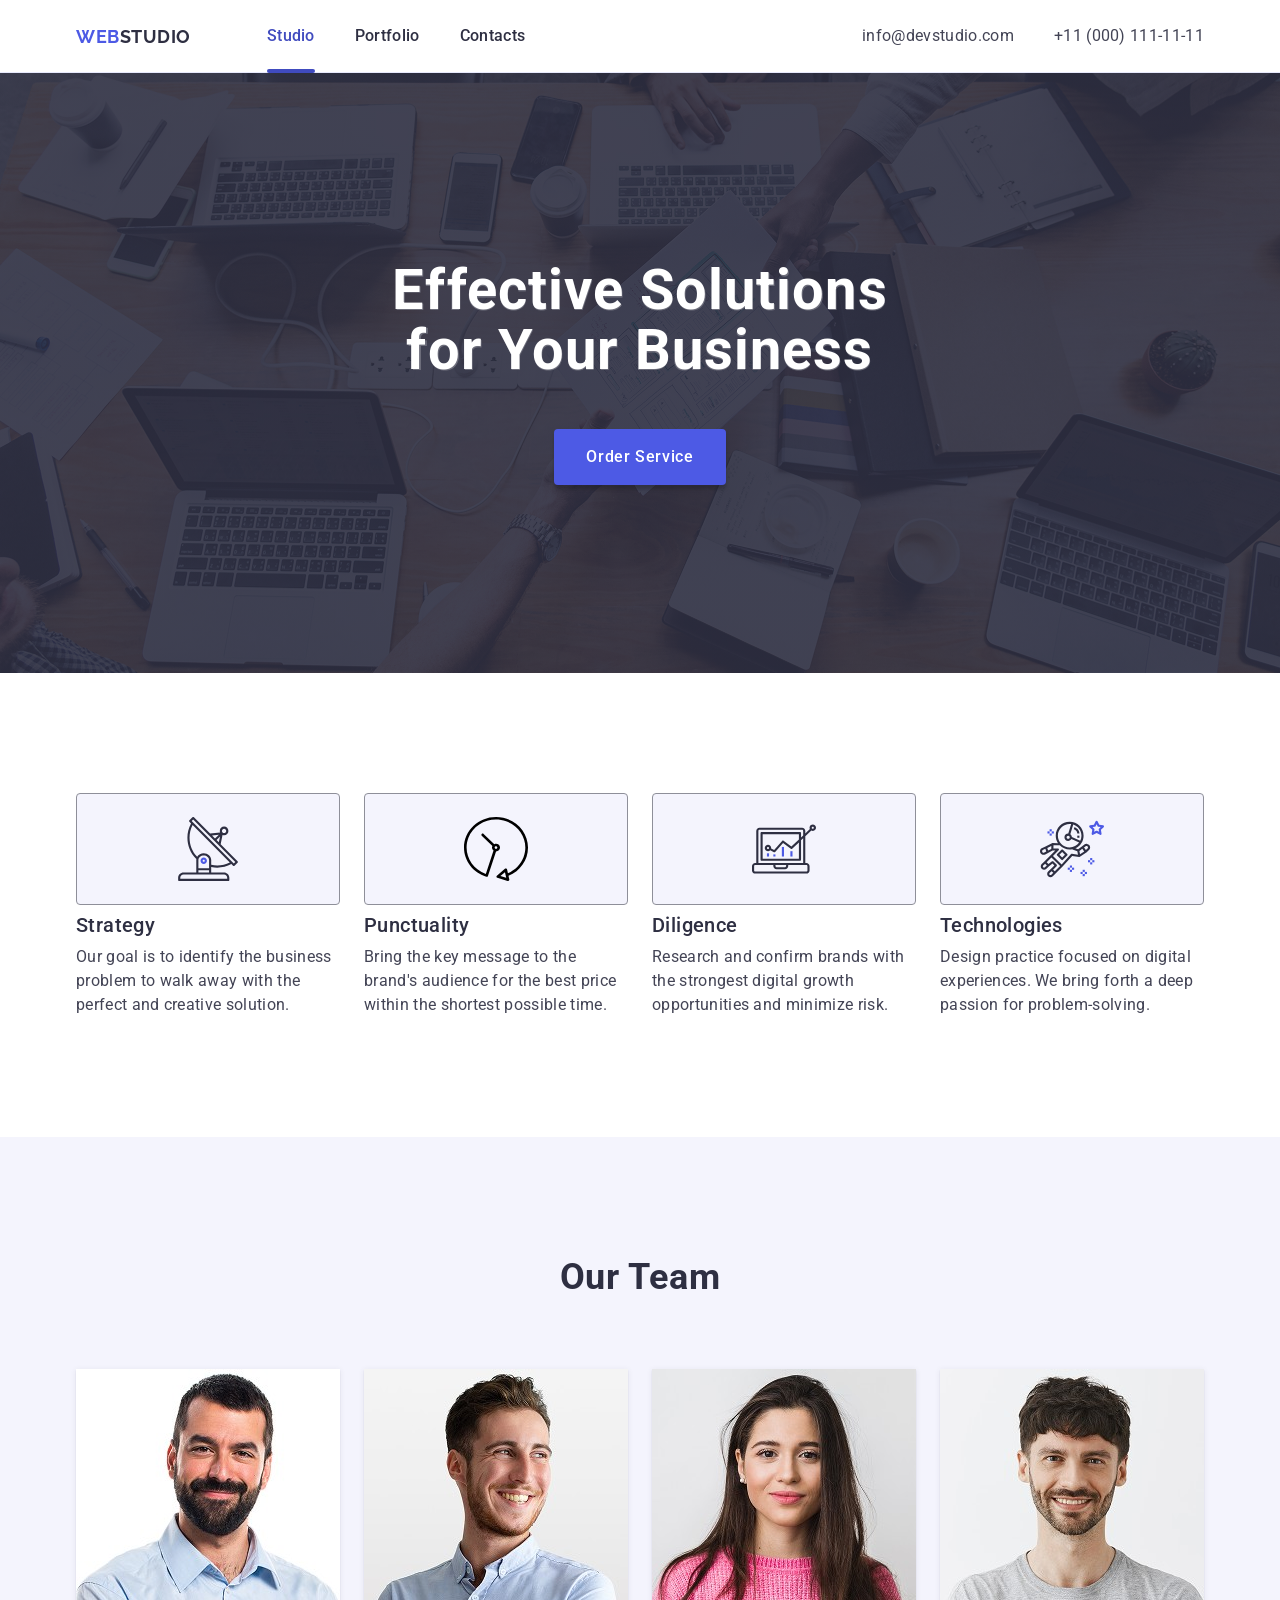
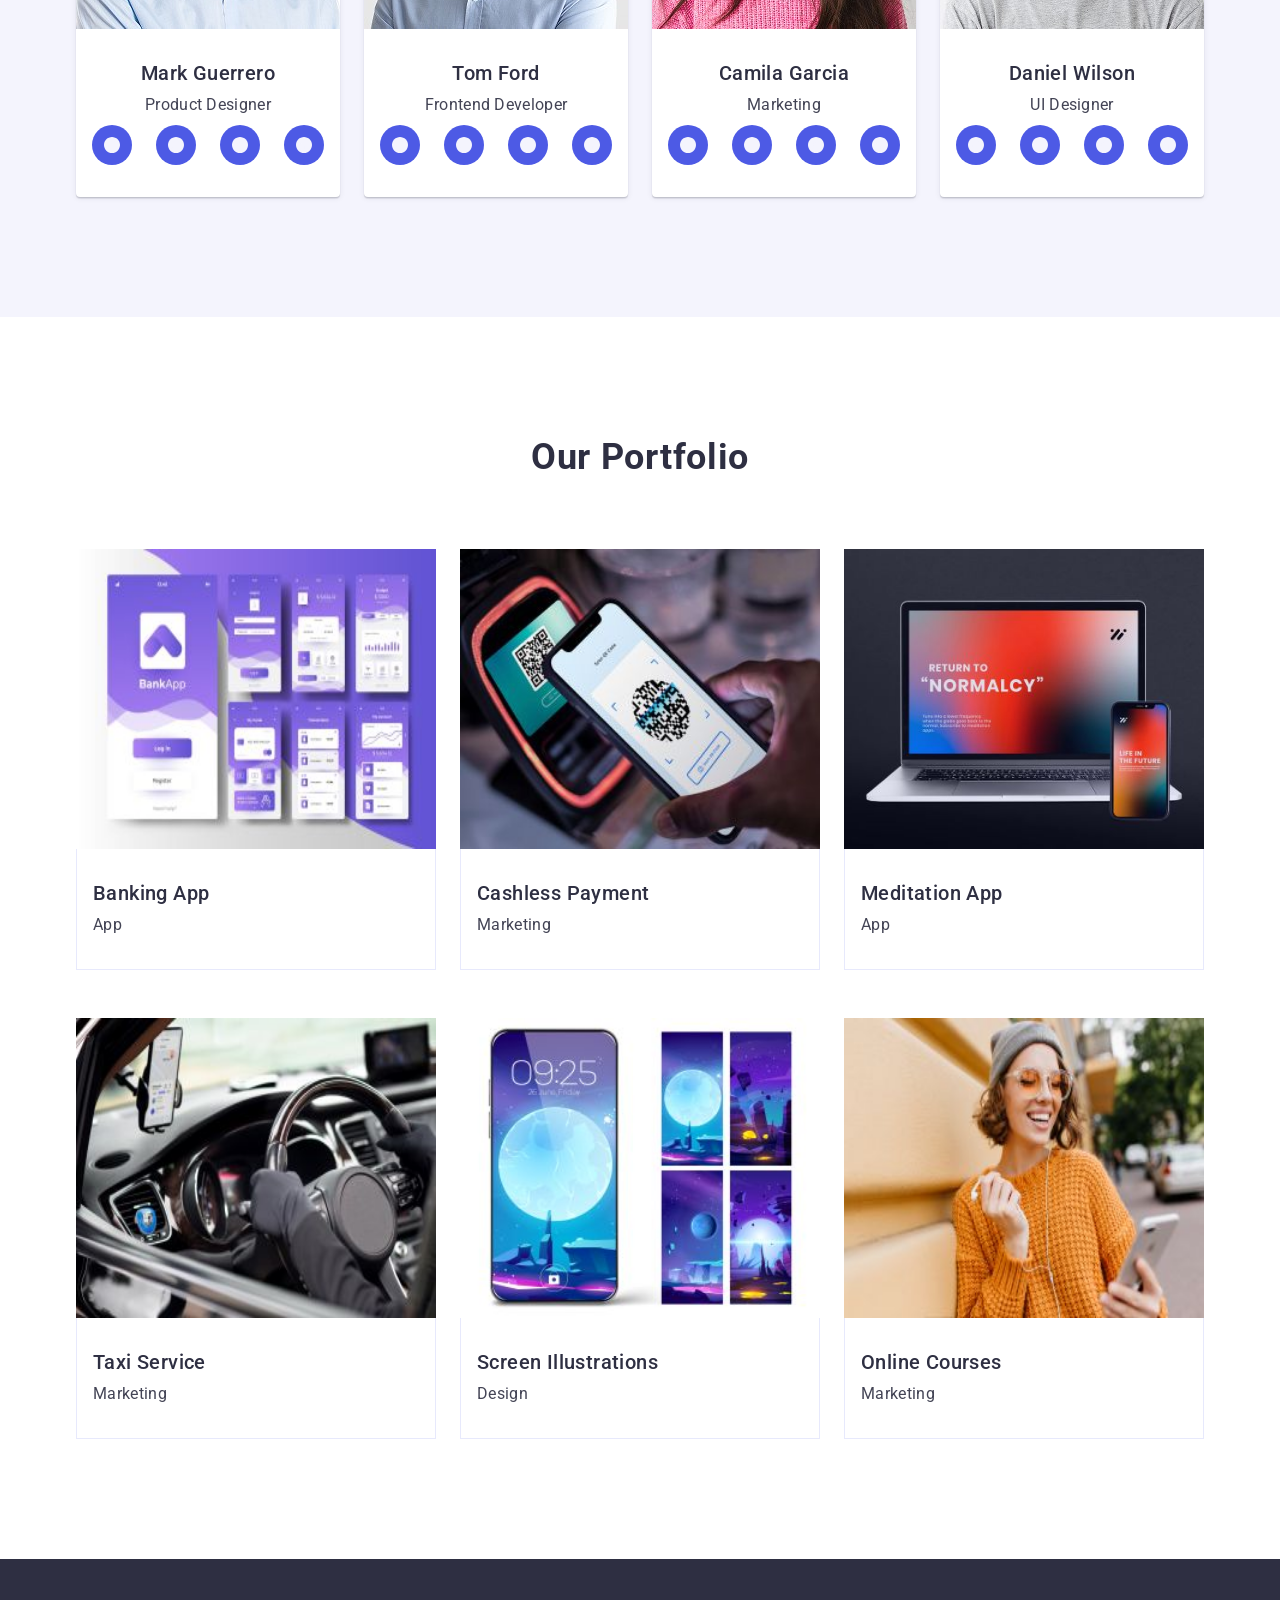
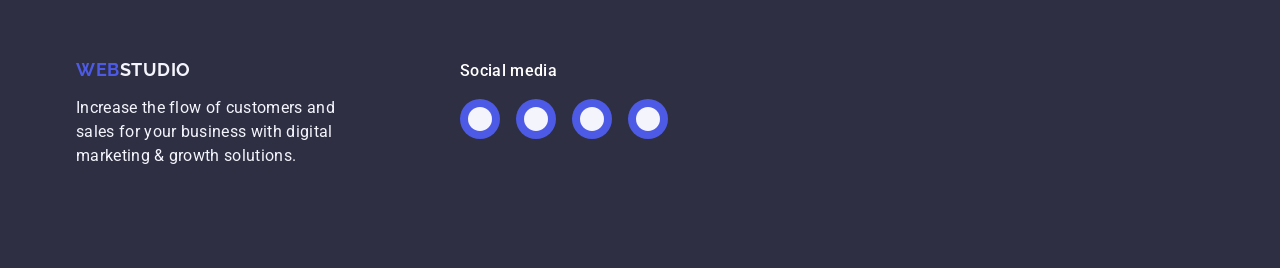
==== commit c30ff6b8: "fix overlay" ====
--- a/index.html
+++ b/index.html
@@ -309,109 +309,149 @@
       </section>
       <!--Our portfolio-->
       <section class="section-portfolio">
-<div class="container">
-<h2 class="section-heading">Our Portfolio</h2>
-<ul class="portfolio-list">
-
-<!-- Card 1 -->
-<li class="portfolio-card">
-<div class="portfolio-img-thumb">
-<img src="./images/projectcard.jpg" alt="Banking App" width="360" height="300" class="portfolio-image" />
-<p class="portfolio-overley-descr"> <!-- ← CHANGE THIS LINE -->
-14 Stylish and User-Friendly App Design Concepts · Task
-Manager App · Calorie Tracker App · Exotic Fruit Ecommerce App
-· Cloud Storage App
-</p>
-</div>
-<div class="portfolio-card-wrapper">
-<h3 class="portfolio-name">Banking App</h3>
-<p class="portfolio-category">App</p>
-</div>
-</li>
-
-<!-- Card 2 -->
-<li class="portfolio-card">
-<div class="portfolio-img-thumb">
-<img src="./images/smartphone.jpg" alt="Cashless Payment" width="360" height="300" class="portfolio-image" />
-<p class="portfolio-overley-descr"> <!-- ← CHANGE THIS LINE -->
-14 Stylish and User-Friendly App Design Concepts · Task
-Manager App · Calorie Tracker App · Exotic Fruit Ecommerce App
-· Cloud Storage App
-</p>
-</div>
-<div class="portfolio-card-wrapper">
-<h3 class="portfolio-name">Cashless Payment</h3>
-<p class="portfolio-category">Marketing</p>
-</div>
-</li>
-
-<!-- Card 3 -->
-<li class="portfolio-card">
-<div class="portfolio-img-thumb">
-<img src="./images/computer.jpg" alt="Meditation App" width="360" height="300" class="portfolio-image" />
-<p class="portfolio-overley-descr"> <!-- ← CHANGE THIS LINE -->
-14 Stylish and User-Friendly App Design Concepts · Task
-Manager App · Calorie Tracker App · Exotic Fruit Ecommerce App
-· Cloud Storage App
-</p>
-</div>
-<div class="portfolio-card-wrapper">
-<h3 class="portfolio-name">Meditation App</h3>
-<p class="portfolio-category">App</p>
-</div>
-</li>
-
-<!-- Card 4 -->
-<li class="portfolio-card">
-<div class="portfolio-img-thumb">
-<img src="./images/car.jpg" alt="Photo of car" width="360" height="300" class="portfolio-image" />
-<p class="portfolio-overley-descr"> <!-- ← CHANGE THIS LINE -->
-14 Stylish and User-Friendly App Design Concepts · Task
-Manager App · Calorie Tracker App · Exotic Fruit Ecommerce App
-· Cloud Storage App
-</p>
-</div>
-<div class="portfolio-card-wrapper">
-<h3 class="portfolio-name">Taxi Service</h3>
-<p class="portfolio-category">Marketing</p>
-</div>
-</li>
-
-<!-- Card 5 -->
-<li class="portfolio-card">
-<div class="portfolio-img-thumb">
-<img src="./images/iphone.jpg" alt="Screen Illustrations" width="360" height="300" class="portfolio-image" />
-<p class="portfolio-overley-descr"> <!-- ← CHANGE THIS LINE -->
-14 Stylish and User-Friendly App Design Concepts · Task
-Manager App · Calorie Tracker App · Exotic Fruit Ecommerce App
-· Cloud Storage App
-</p>
-</div>
-<div class="portfolio-card-wrapper">
-<h3 class="portfolio-name">Screen Illustrations</h3>
-<p class="portfolio-category">Design</p>
-</div>
-</li>
-
-<!-- Card 6 -->
-<li class="portfolio-card">
-<div class="portfolio-img-thumb">
-<img src="./images/woman.jpg" alt="Photo of woman" width="360" height="300" class="portfolio-image" />
-<p class="portfolio-overley-descr"> <!-- ← CHANGE THIS LINE -->
-14 Stylish and User-Friendly App Design Concepts · Task
-Manager App · Calorie Tracker App · Exotic Fruit Ecommerce App
-· Cloud Storage App
-</p>
-</div>
-<div class="portfolio-card-wrapper">
-<h3 class="portfolio-name">Online Courses</h3>
-<p class="portfolio-category">Marketing</p>
-</div>
-</li>
-
-</ul>
-</div>
-</section>
+        <div class="container">
+          <h2 class="section-heading">Our Portfolio</h2>
+          <ul class="portfolio-list">
+            <!-- Card 1 -->
+            <li class="portfolio-card">
+              <div class="portfolio-img-thumb">
+                <img
+                  src="./images/projectcard.jpg"
+                  alt="Banking App"
+                  width="360"
+                  height="300"
+                  class="portfolio-image"
+                />
+                <p class="portfolio-overley-description">
+                  <!-- ← CHANGE THIS LINE -->
+                  14 Stylish and User-Friendly App Design Concepts · Task
+                  Manager App · Calorie Tracker App · Exotic Fruit Ecommerce App
+                  · Cloud Storage App
+                </p>
+              </div>
+              <div class="portfolio-card-wrapper">
+                <h3 class="portfolio-name">Banking App</h3>
+                <p class="portfolio-category">App</p>
+              </div>
+            </li>
+
+            <!-- Card 2 -->
+            <li class="portfolio-card">
+              <div class="portfolio-img-thumb">
+                <img
+                  src="./images/smartphone.jpg"
+                  alt="Cashless Payment"
+                  width="360"
+                  height="300"
+                  class="portfolio-image"
+                />
+                <p class="portfolio-overley-description">
+                  <!-- ← CHANGE THIS LINE -->
+                  14 Stylish and User-Friendly App Design Concepts · Task
+                  Manager App · Calorie Tracker App · Exotic Fruit Ecommerce App
+                  · Cloud Storage App
+                </p>
+              </div>
+              <div class="portfolio-card-wrapper">
+                <h3 class="portfolio-name">Cashless Payment</h3>
+                <p class="portfolio-category">Marketing</p>
+              </div>
+            </li>
+
+            <!-- Card 3 -->
+            <li class="portfolio-card">
+              <div class="portfolio-img-thumb">
+                <img
+                  src="./images/computer.jpg"
+                  alt="Meditation App"
+                  width="360"
+                  height="300"
+                  class="portfolio-image"
+                />
+                <p class="portfolio-overley-description">
+                  <!-- ← CHANGE THIS LINE -->
+                  14 Stylish and User-Friendly App Design Concepts · Task
+                  Manager App · Calorie Tracker App · Exotic Fruit Ecommerce App
+                  · Cloud Storage App
+                </p>
+              </div>
+              <div class="portfolio-card-wrapper">
+                <h3 class="portfolio-name">Meditation App</h3>
+                <p class="portfolio-category">App</p>
+              </div>
+            </li>
+
+            <!-- Card 4 -->
+            <li class="portfolio-card">
+              <div class="portfolio-img-thumb">
+                <img
+                  src="./images/car.jpg"
+                  alt="Photo of car"
+                  width="360"
+                  height="300"
+                  class="portfolio-image"
+                />
+                <p class="portfolio-overley-description">
+                  <!-- ← CHANGE THIS LINE -->
+                  14 Stylish and User-Friendly App Design Concepts · Task
+                  Manager App · Calorie Tracker App · Exotic Fruit Ecommerce App
+                  · Cloud Storage App
+                </p>
+              </div>
+              <div class="portfolio-card-wrapper">
+                <h3 class="portfolio-name">Taxi Service</h3>
+                <p class="portfolio-category">Marketing</p>
+              </div>
+            </li>
+
+            <!-- Card 5 -->
+            <li class="portfolio-card">
+              <div class="portfolio-img-thumb">
+                <img
+                  src="./images/iphone.jpg"
+                  alt="Screen Illustrations"
+                  width="360"
+                  height="300"
+                  class="portfolio-image"
+                />
+                <p class="portfolio-overley-description">
+                  <!-- ← CHANGE THIS LINE -->
+                  14 Stylish and User-Friendly App Design Concepts · Task
+                  Manager App · Calorie Tracker App · Exotic Fruit Ecommerce App
+                  · Cloud Storage App
+                </p>
+              </div>
+              <div class="portfolio-card-wrapper">
+                <h3 class="portfolio-name">Screen Illustrations</h3>
+                <p class="portfolio-category">Design</p>
+              </div>
+            </li>
+
+            <!-- Card 6 -->
+            <li class="portfolio-card">
+              <div class="portfolio-img-thumb">
+                <img
+                  src="./images/woman.jpg"
+                  alt="Photo of woman"
+                  width="360"
+                  height="300"
+                  class="portfolio-image"
+                />
+                <p class="portfolio-overley-description">
+                  <!-- ← CHANGE THIS LINE -->
+                  14 Stylish and User-Friendly App Design Concepts · Task
+                  Manager App · Calorie Tracker App · Exotic Fruit Ecommerce App
+                  · Cloud Storage App
+                </p>
+              </div>
+              <div class="portfolio-card-wrapper">
+                <h3 class="portfolio-name">Online Courses</h3>
+                <p class="portfolio-category">Marketing</p>
+              </div>
+            </li>
+          </ul>
+        </div>
+      </section>
     </main>
     <!--Footer-->
     <footer class="footer">
--- a/css/styles.css
+++ b/css/styles.css
@@ -501,7 +501,9 @@
 }
 
 
-.portfolio-card-wrapper{border-style: solid; border-width: 0 1px 1px 1px;border-color: #E7E9FC; padding: 32px 16px}
+.portfolio-card-wrapper
+
+{border-style: solid; border-width: 0 1px 1px 1px;border-color: #E7E9FC; padding: 32px 16px}
 
 .portfolio-list {
   display: flex;
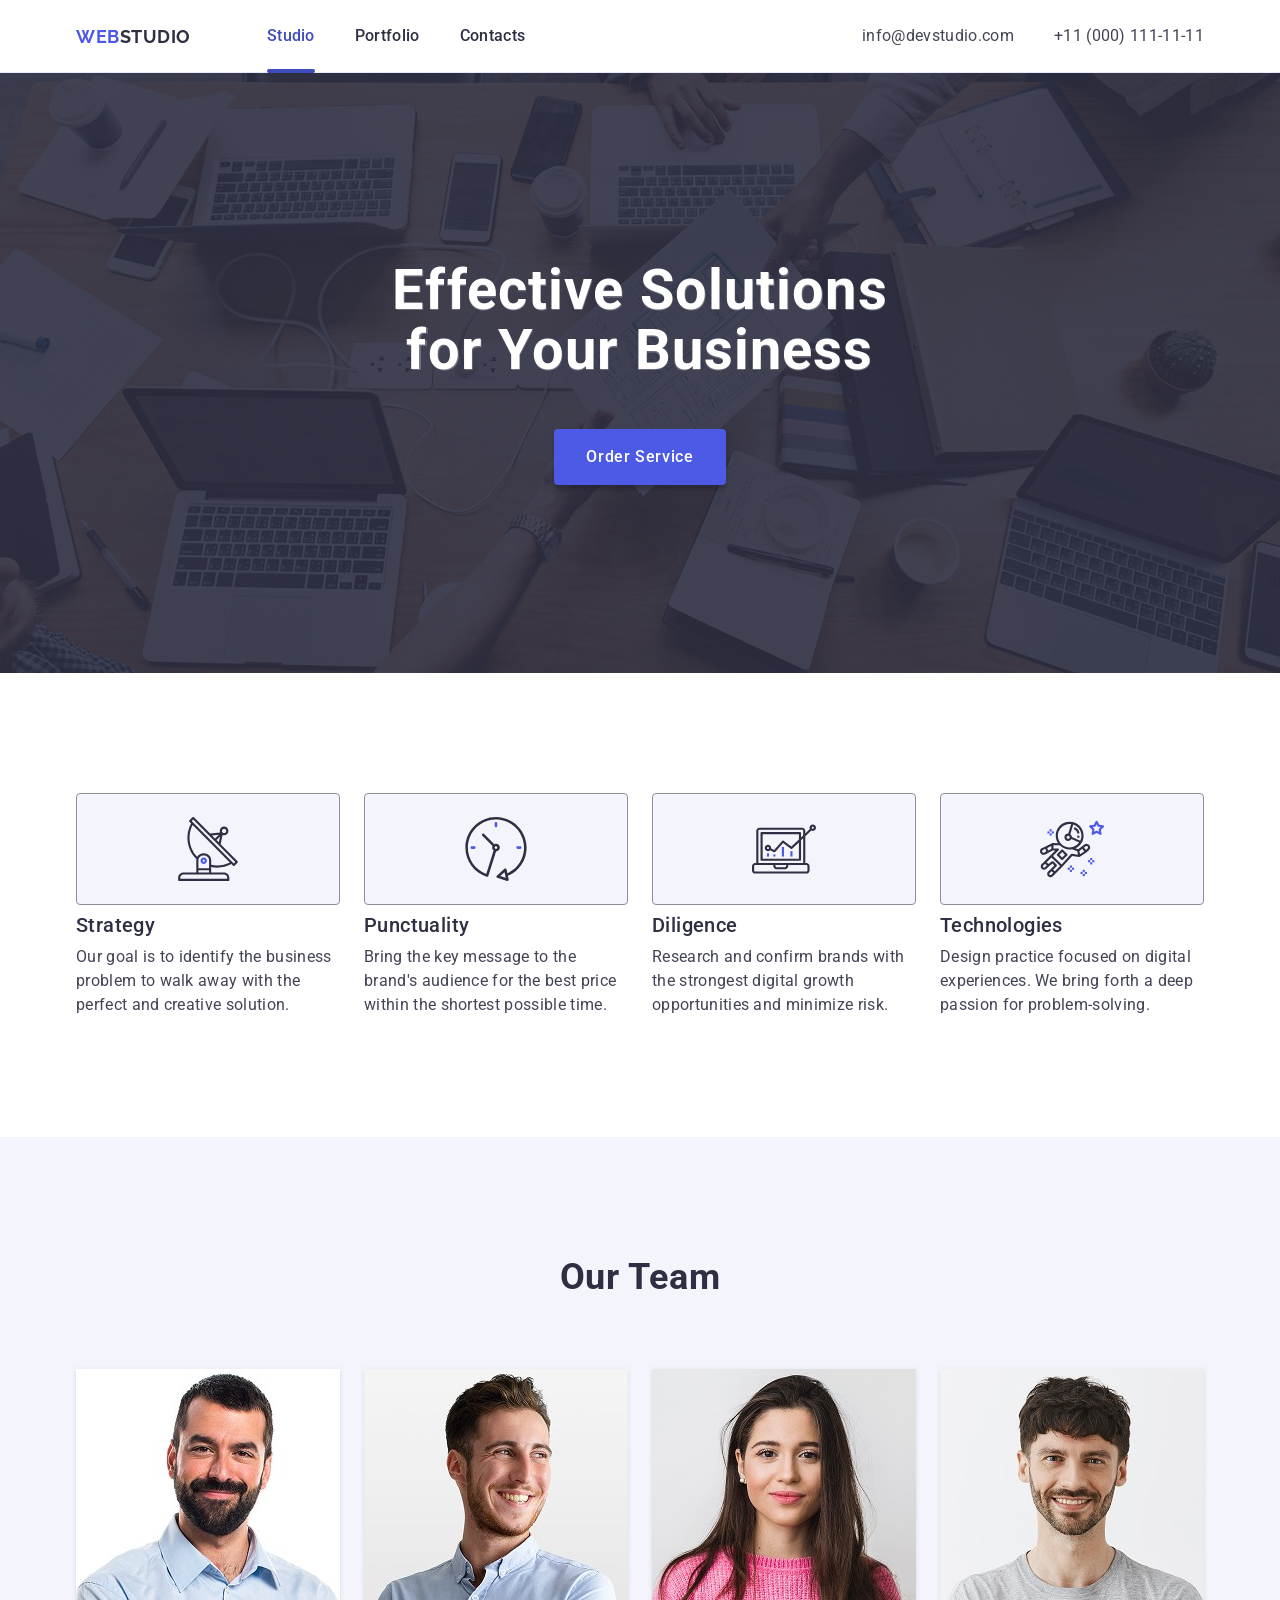
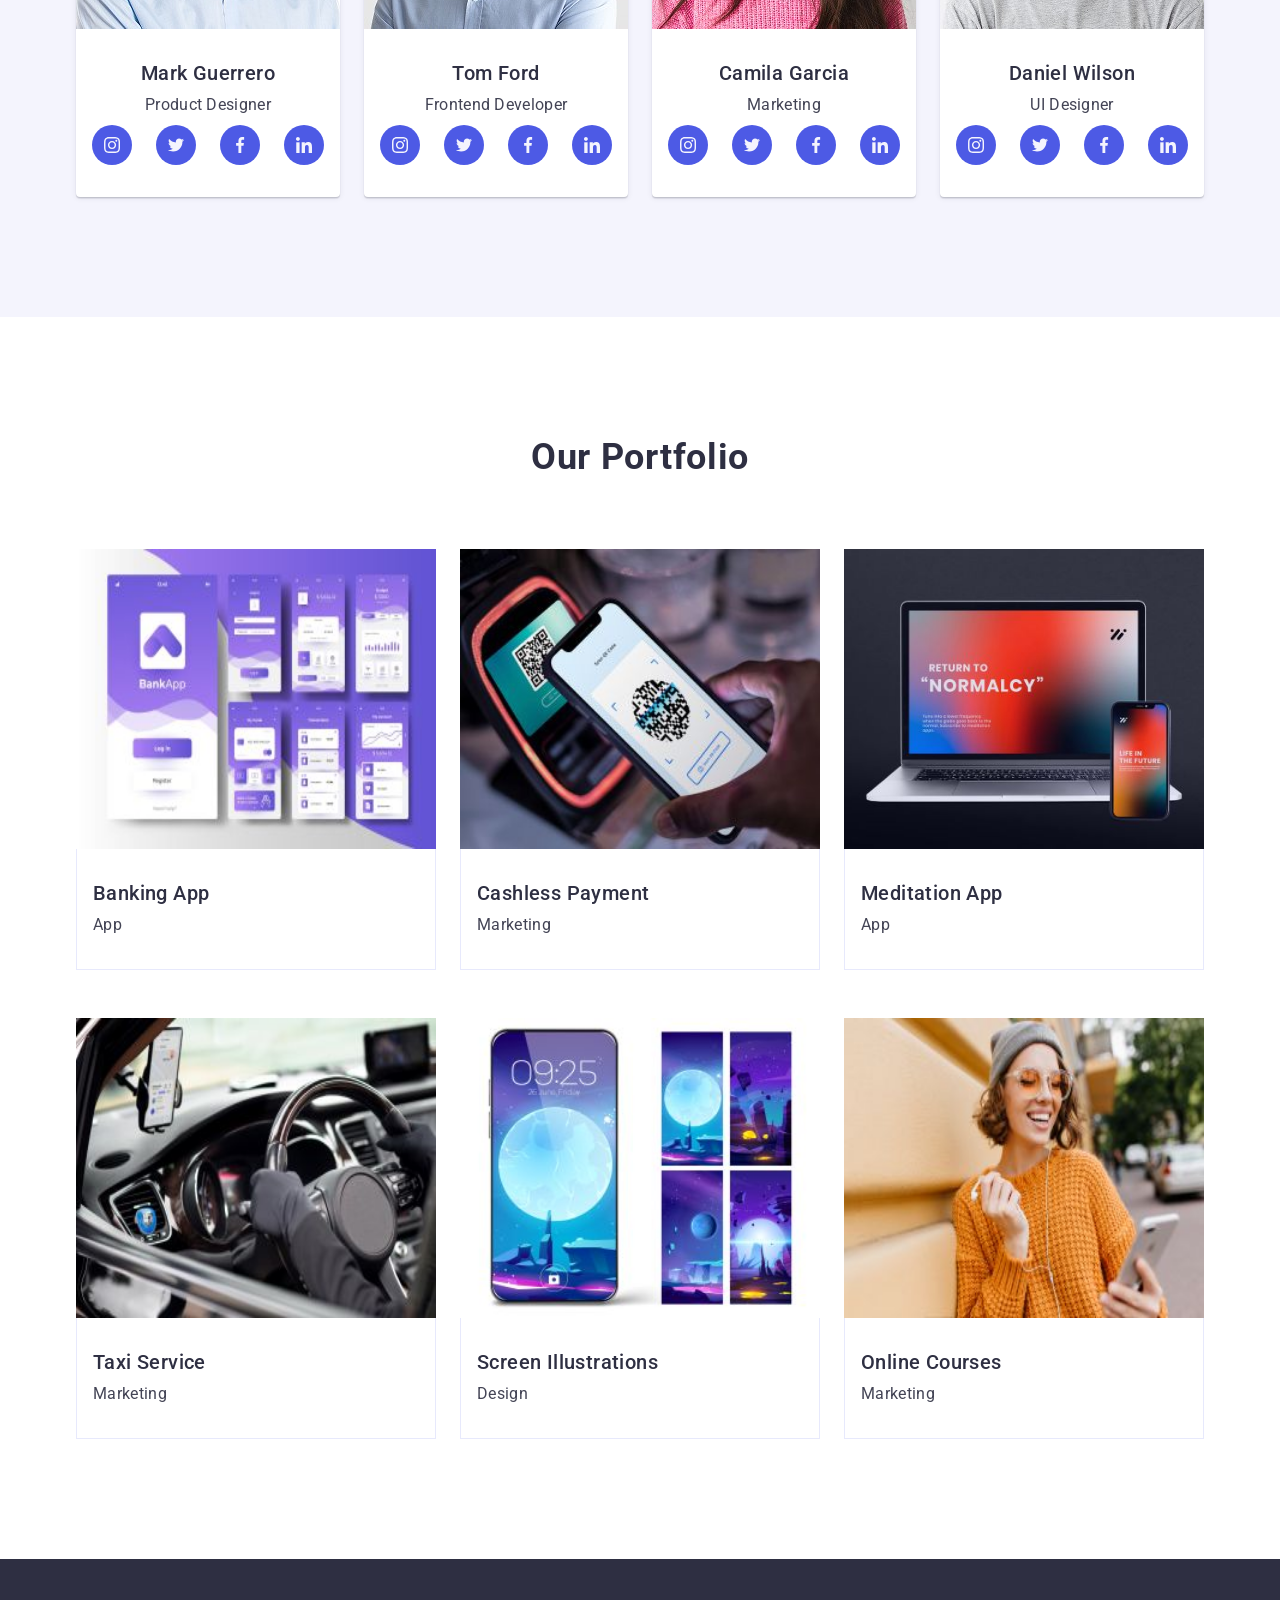
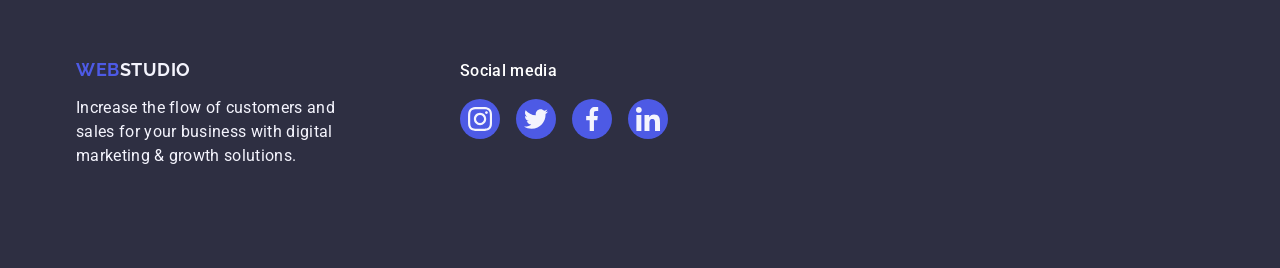
==== commit a6f228b9: "icons fix" ====
--- a/index.html
+++ b/index.html
@@ -74,7 +74,7 @@
             <li class="features-item">
               <div class="features-icon-wrap">
                 <svg class="features-icon" width="64" height="64">
-                  <use href="./images/icons.svg#icon-strategy"></use>
+                  <use href="./images/icons.svg#icon-antenna"></use>
                 </svg>
               </div>
               <h3 class="features-subtitles">Strategy</h3>
@@ -86,7 +86,7 @@
             <li class="features-item">
               <div class="features-icon-wrap">
                 <svg class="features-icon" width="64" height="64">
-                  <use href="./images/icons.svg#icon-punctuality"></use>
+                  <use href="./images/icons.svg#icon-clock"></use>
                 </svg>
               </div>
               <h3 class="features-subtitles">Punctuality</h3>
@@ -98,7 +98,7 @@
             <li class="features-item">
               <div class="features-icon-wrap">
                 <svg class="features-icon" width="64" height="64">
-                  <use href="./images/icons.svg#icon-diligence"></use>
+                  <use href="./images/icons.svg#icon-diagram"></use>
                 </svg>
               </div>
               <h3 class="features-subtitles">Diligence</h3>
@@ -110,7 +110,7 @@
             <li class="features-item">
               <div class="features-icon-wrap">
                 <svg class="features-icon" width="64" height="64">
-                  <use href="./images/icons.svg#icon-technologies"></use>
+                  <use href="./images/icons.svg#icon-astronaut"></use>
                 </svg>
               </div>
               <h3 class="features-subtitles">Technologies</h3>
@@ -309,149 +309,109 @@
       </section>
       <!--Our portfolio-->
       <section class="section-portfolio">
-        <div class="container">
-          <h2 class="section-heading">Our Portfolio</h2>
-          <ul class="portfolio-list">
-            <!-- Card 1 -->
-            <li class="portfolio-card">
-              <div class="portfolio-img-thumb">
-                <img
-                  src="./images/projectcard.jpg"
-                  alt="Banking App"
-                  width="360"
-                  height="300"
-                  class="portfolio-image"
-                />
-                <p class="portfolio-overley-description">
-                  <!-- ← CHANGE THIS LINE -->
-                  14 Stylish and User-Friendly App Design Concepts · Task
-                  Manager App · Calorie Tracker App · Exotic Fruit Ecommerce App
-                  · Cloud Storage App
-                </p>
-              </div>
-              <div class="portfolio-card-wrapper">
-                <h3 class="portfolio-name">Banking App</h3>
-                <p class="portfolio-category">App</p>
-              </div>
-            </li>
-
-            <!-- Card 2 -->
-            <li class="portfolio-card">
-              <div class="portfolio-img-thumb">
-                <img
-                  src="./images/smartphone.jpg"
-                  alt="Cashless Payment"
-                  width="360"
-                  height="300"
-                  class="portfolio-image"
-                />
-                <p class="portfolio-overley-description">
-                  <!-- ← CHANGE THIS LINE -->
-                  14 Stylish and User-Friendly App Design Concepts · Task
-                  Manager App · Calorie Tracker App · Exotic Fruit Ecommerce App
-                  · Cloud Storage App
-                </p>
-              </div>
-              <div class="portfolio-card-wrapper">
-                <h3 class="portfolio-name">Cashless Payment</h3>
-                <p class="portfolio-category">Marketing</p>
-              </div>
-            </li>
-
-            <!-- Card 3 -->
-            <li class="portfolio-card">
-              <div class="portfolio-img-thumb">
-                <img
-                  src="./images/computer.jpg"
-                  alt="Meditation App"
-                  width="360"
-                  height="300"
-                  class="portfolio-image"
-                />
-                <p class="portfolio-overley-description">
-                  <!-- ← CHANGE THIS LINE -->
-                  14 Stylish and User-Friendly App Design Concepts · Task
-                  Manager App · Calorie Tracker App · Exotic Fruit Ecommerce App
-                  · Cloud Storage App
-                </p>
-              </div>
-              <div class="portfolio-card-wrapper">
-                <h3 class="portfolio-name">Meditation App</h3>
-                <p class="portfolio-category">App</p>
-              </div>
-            </li>
-
-            <!-- Card 4 -->
-            <li class="portfolio-card">
-              <div class="portfolio-img-thumb">
-                <img
-                  src="./images/car.jpg"
-                  alt="Photo of car"
-                  width="360"
-                  height="300"
-                  class="portfolio-image"
-                />
-                <p class="portfolio-overley-description">
-                  <!-- ← CHANGE THIS LINE -->
-                  14 Stylish and User-Friendly App Design Concepts · Task
-                  Manager App · Calorie Tracker App · Exotic Fruit Ecommerce App
-                  · Cloud Storage App
-                </p>
-              </div>
-              <div class="portfolio-card-wrapper">
-                <h3 class="portfolio-name">Taxi Service</h3>
-                <p class="portfolio-category">Marketing</p>
-              </div>
-            </li>
-
-            <!-- Card 5 -->
-            <li class="portfolio-card">
-              <div class="portfolio-img-thumb">
-                <img
-                  src="./images/iphone.jpg"
-                  alt="Screen Illustrations"
-                  width="360"
-                  height="300"
-                  class="portfolio-image"
-                />
-                <p class="portfolio-overley-description">
-                  <!-- ← CHANGE THIS LINE -->
-                  14 Stylish and User-Friendly App Design Concepts · Task
-                  Manager App · Calorie Tracker App · Exotic Fruit Ecommerce App
-                  · Cloud Storage App
-                </p>
-              </div>
-              <div class="portfolio-card-wrapper">
-                <h3 class="portfolio-name">Screen Illustrations</h3>
-                <p class="portfolio-category">Design</p>
-              </div>
-            </li>
-
-            <!-- Card 6 -->
-            <li class="portfolio-card">
-              <div class="portfolio-img-thumb">
-                <img
-                  src="./images/woman.jpg"
-                  alt="Photo of woman"
-                  width="360"
-                  height="300"
-                  class="portfolio-image"
-                />
-                <p class="portfolio-overley-description">
-                  <!-- ← CHANGE THIS LINE -->
-                  14 Stylish and User-Friendly App Design Concepts · Task
-                  Manager App · Calorie Tracker App · Exotic Fruit Ecommerce App
-                  · Cloud Storage App
-                </p>
-              </div>
-              <div class="portfolio-card-wrapper">
-                <h3 class="portfolio-name">Online Courses</h3>
-                <p class="portfolio-category">Marketing</p>
-              </div>
-            </li>
-          </ul>
-        </div>
-      </section>
+<div class="container">
+<h2 class="section-heading">Our Portfolio</h2>
+<ul class="portfolio-list">
+
+<!-- Card 1 -->
+<li class="portfolio-card">
+<div class="portfolio-img-thumb">
+<img src="./images/projectcard.jpg" alt="Banking App" width="360" height="300" class="portfolio-image" />
+<p class="portfolio-overley-description"> <!-- ← CHANGE THIS LINE -->
+14 Stylish and User-Friendly App Design Concepts · Task
+Manager App · Calorie Tracker App · Exotic Fruit Ecommerce App
+· Cloud Storage App
+</p>
+</div>
+<div class="portfolio-card-wrapper">
+<h3 class="portfolio-name">Banking App</h3>
+<p class="portfolio-category">App</p>
+</div>
+</li>
+
+<!-- Card 2 -->
+<li class="portfolio-card">
+<div class="portfolio-img-thumb">
+<img src="./images/smartphone.jpg" alt="Cashless Payment" width="360" height="300" class="portfolio-image" />
+<p class="portfolio-overley-description"> <!-- ← CHANGE THIS LINE -->
+14 Stylish and User-Friendly App Design Concepts · Task
+Manager App · Calorie Tracker App · Exotic Fruit Ecommerce App
+· Cloud Storage App
+</p>
+</div>
+<div class="portfolio-card-wrapper">
+<h3 class="portfolio-name">Cashless Payment</h3>
+<p class="portfolio-category">Marketing</p>
+</div>
+</li>
+
+<!-- Card 3 -->
+<li class="portfolio-card">
+<div class="portfolio-img-thumb">
+<img src="./images/computer.jpg" alt="Meditation App" width="360" height="300" class="portfolio-image" />
+<p class="portfolio-overley-description"> <!-- ← CHANGE THIS LINE -->
+14 Stylish and User-Friendly App Design Concepts · Task
+Manager App · Calorie Tracker App · Exotic Fruit Ecommerce App
+· Cloud Storage App
+</p>
+</div>
+<div class="portfolio-card-wrapper">
+<h3 class="portfolio-name">Meditation App</h3>
+<p class="portfolio-category">App</p>
+</div>
+</li>
+
+<!-- Card 4 -->
+<li class="portfolio-card">
+<div class="portfolio-img-thumb">
+<img src="./images/car.jpg" alt="Photo of car" width="360" height="300" class="portfolio-image" />
+<p class="portfolio-overley-description"> <!-- ← CHANGE THIS LINE -->
+14 Stylish and User-Friendly App Design Concepts · Task
+Manager App · Calorie Tracker App · Exotic Fruit Ecommerce App
+· Cloud Storage App
+</p>
+</div>
+<div class="portfolio-card-wrapper">
+<h3 class="portfolio-name">Taxi Service</h3>
+<p class="portfolio-category">Marketing</p>
+</div>
+</li>
+
+<!-- Card 5 -->
+<li class="portfolio-card">
+<div class="portfolio-img-thumb">
+<img src="./images/iphone.jpg" alt="Screen Illustrations" width="360" height="300" class="portfolio-image" />
+<p class="portfolio-overley-description"> <!-- ← CHANGE THIS LINE -->
+14 Stylish and User-Friendly App Design Concepts · Task
+Manager App · Calorie Tracker App · Exotic Fruit Ecommerce App
+· Cloud Storage App
+</p>
+</div>
+<div class="portfolio-card-wrapper">
+<h3 class="portfolio-name">Screen Illustrations</h3>
+<p class="portfolio-category">Design</p>
+</div>
+</li>
+
+<!-- Card 6 -->
+<li class="portfolio-card">
+<div class="portfolio-img-thumb">
+<img src="./images/woman.jpg" alt="Photo of woman" width="360" height="300" class="portfolio-image" />
+<p class="portfolio-overley-description"> <!-- ← CHANGE THIS LINE -->
+14 Stylish and User-Friendly App Design Concepts · Task
+Manager App · Calorie Tracker App · Exotic Fruit Ecommerce App
+· Cloud Storage App
+</p>
+</div>
+<div class="portfolio-card-wrapper">
+<h3 class="portfolio-name">Online Courses</h3>
+<p class="portfolio-category">Marketing</p>
+</div>
+</li>
+
+</ul>
+</div>
+</section>
     </main>
     <!--Footer-->
     <footer class="footer">
--- a/css/styles.css
+++ b/css/styles.css
@@ -307,6 +307,7 @@
 .features-icon {
 
   display: block;
+  margin: 24px auto;
 }
 
 
@@ -362,12 +363,13 @@
   align-items: center;
   justify-content: center;
   background-color: #4d5ae5;
-  padding: 12px;
   border-radius: 50%;
-
+ width: 40px;
+  height: 40px;
   transition-property: background-color;
   transition-duration: 250ms;
   transition-timing-function: cubic-bezier(0.4, 0, 0.2, 1);
+  padding: 0;
 }
 
 
@@ -548,20 +550,17 @@
   letter-spacing: 0.02em;
   color: #f4f4fd;
   background-color: #4d5ae5;
-
   transform: translateY(100%);
-  transition-property: transform;
-  transition-duration: 250ms;
-  transition-timing-function: cubic-bezier(0.4, 0, 0.2, 1);
+  transition: transform 250ms cubic-bezier(0.4, 0, 0.2, 1);
 }
 
 
 .portfolio-card:hover .portfolio-overley-description,
-.portfolio-card:focus .portfolio-overley-description {
+.portfolio-card:focus-within .portfolio-overley-description {
   transform: translateY(0);
 }
 .portfolio-card:hover,
-.portfolio-card:focus {
+.portfolio-card:focus-within {
   box-shadow:
     0 2px 1px 0 rgba(46, 47, 66, 0.08),
     0 1px 1px 0 rgba(46, 47, 66, 0.16),
@@ -650,11 +649,15 @@
 }
 
 .footer-icon-link {
-display: block;
+  display: flex;
+  align-items: center;
+  justify-content: center;
 background-color: #4d5ae5;
-padding: 8px;
+width: 40px;
+height: 40px;
 border-radius: 50%;
 transition: background-color 250ms cubic-bezier(0.4, 0, 0.2, 1);
+padding: 0;
 }
 
 .footer-icon {
